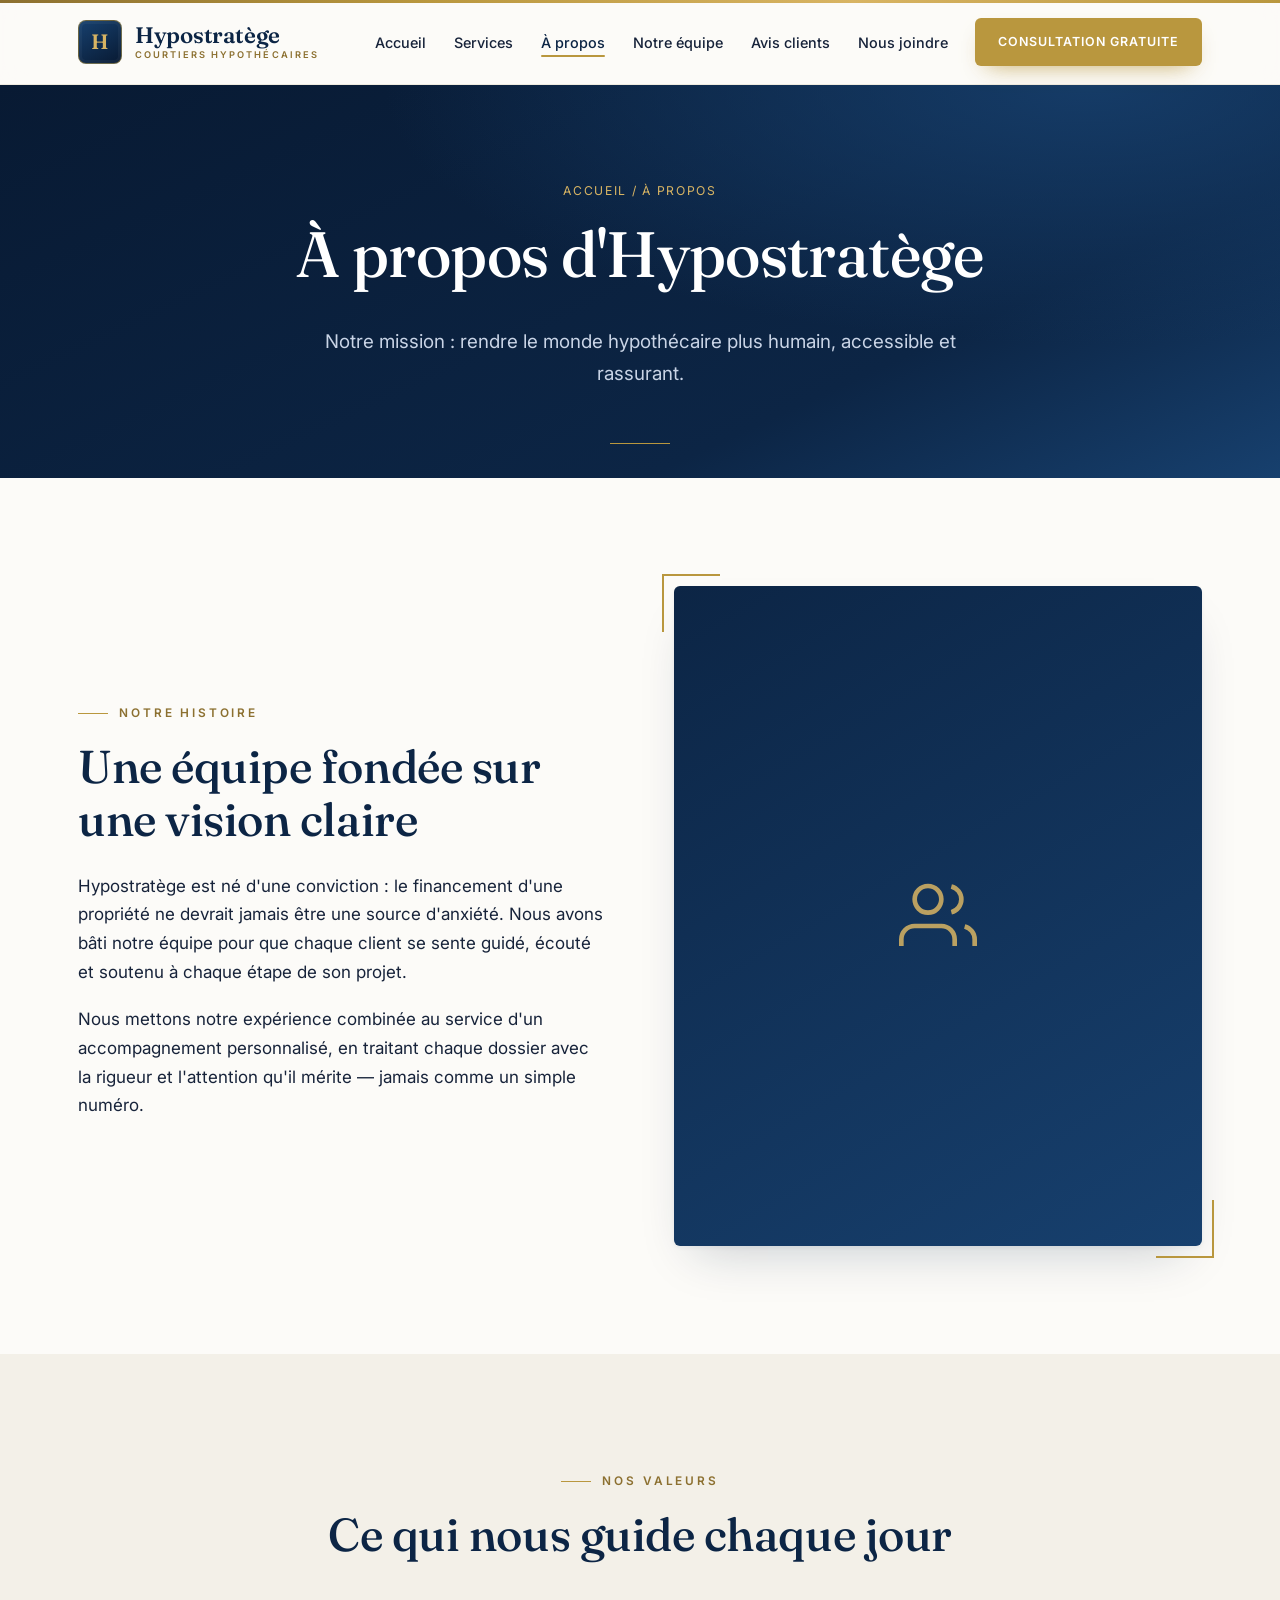
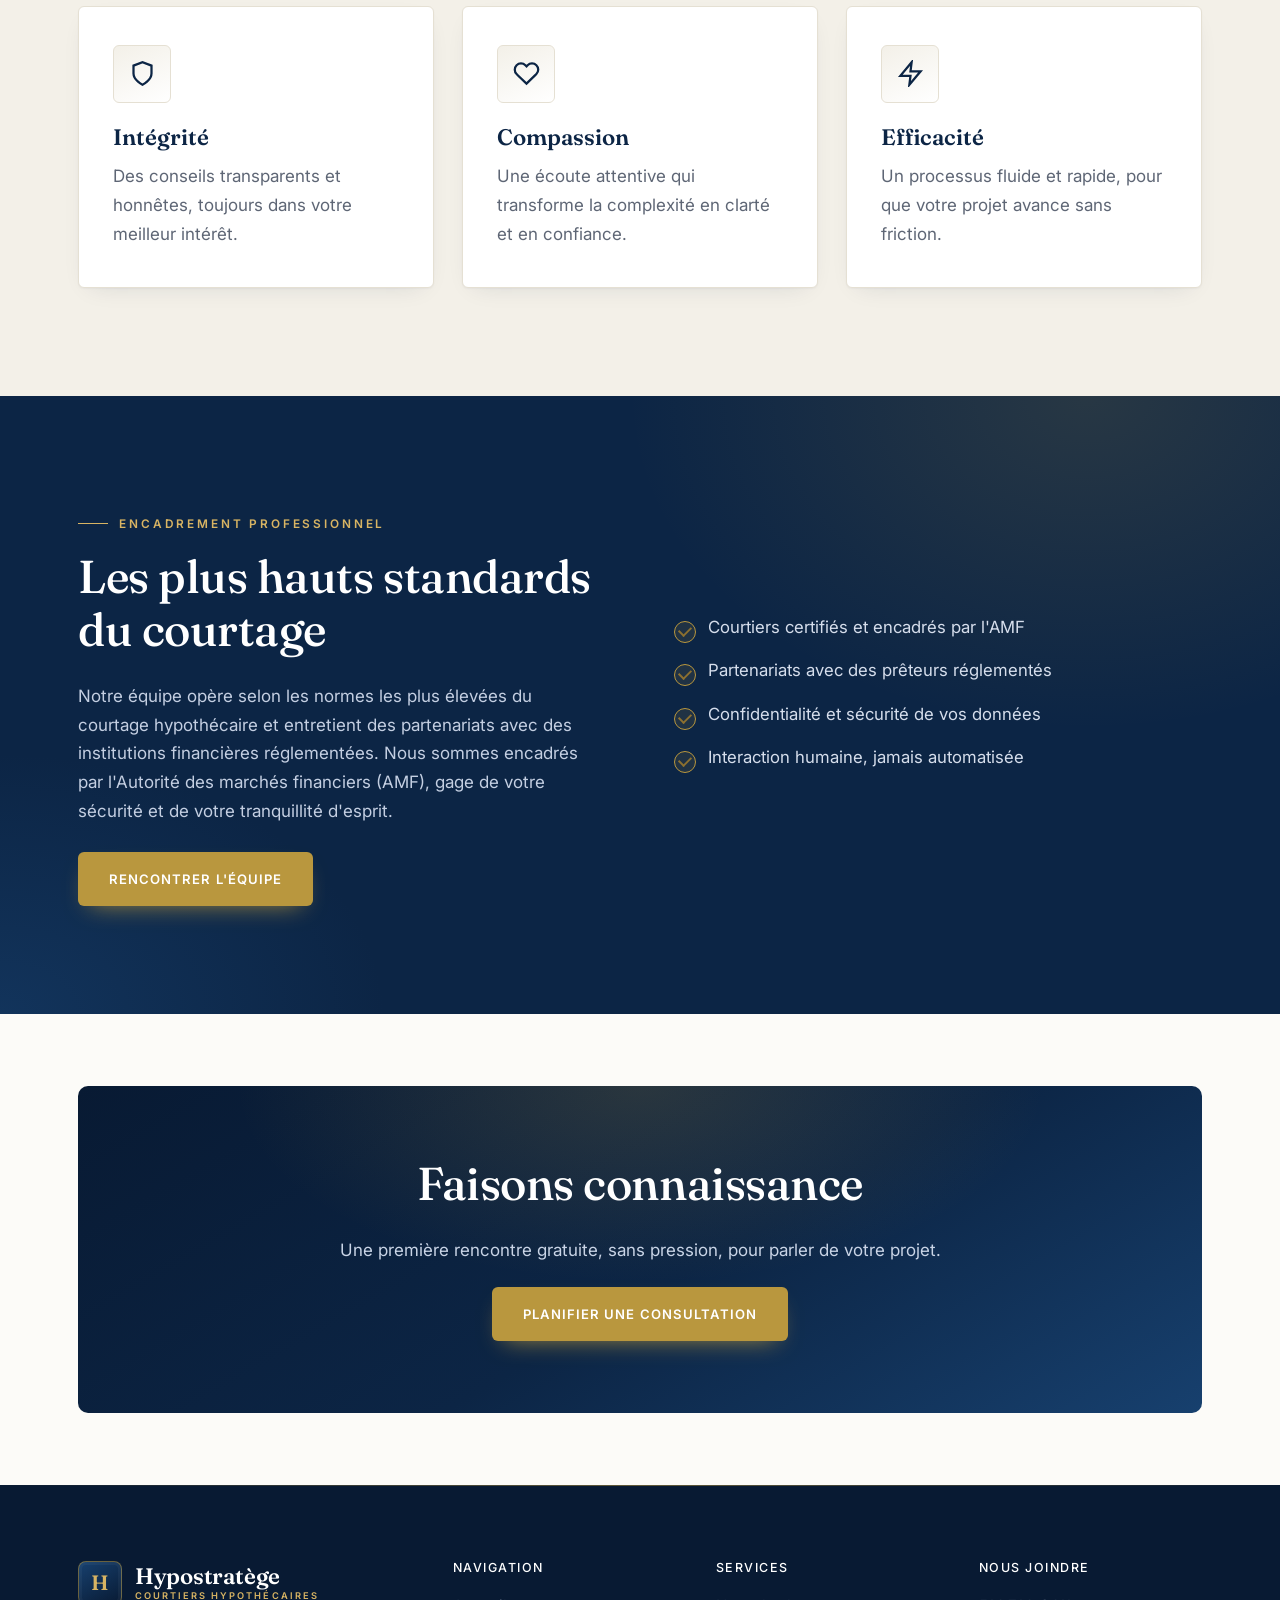
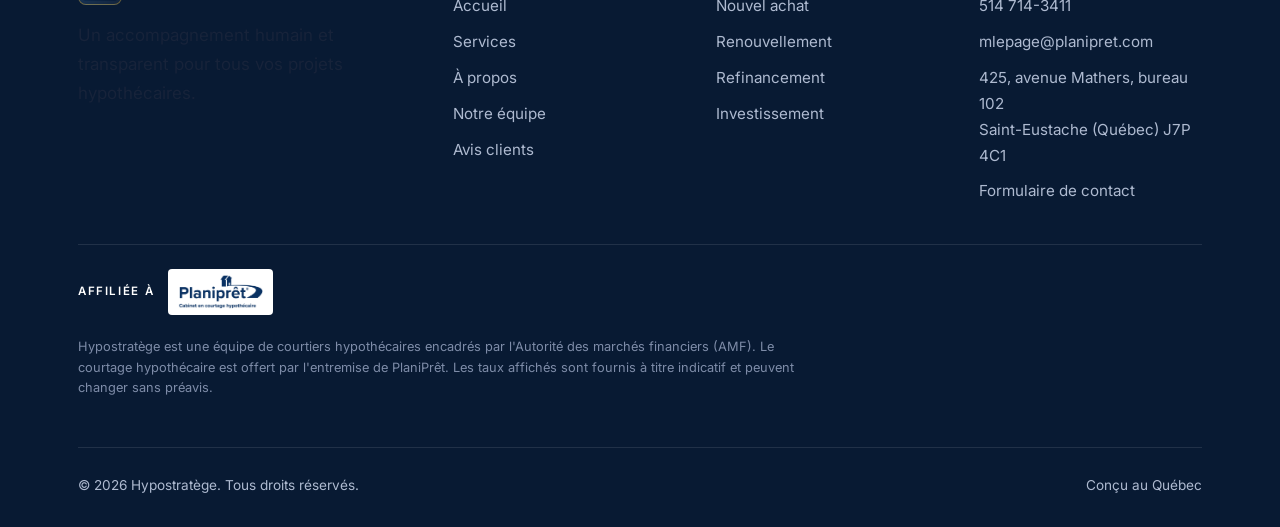
==== a-propos/index.html @ 043b0aa4 "Ajoute le logo d'affiliation PlaniPret au pied de page Bloc « Affiliee a » + logo officiel PlaniPret" ====
<!DOCTYPE html>
<html lang="fr">
<head>
  <meta charset="UTF-8" />
  <meta name="viewport" content="width=device-width, initial-scale=1.0" />
  <title>À propos — Hypostratège Courtiers hypothécaires</title>
  <meta name="description" content="Notre mission : rendre le monde hypothécaire plus humain, accessible et rassurant. Découvrez l'approche et les valeurs de l'équipe Hypostratège." />
  <link rel="preconnect" href="https://fonts.googleapis.com" />
  <link rel="preconnect" href="https://fonts.gstatic.com" crossorigin />
  <link href="https://fonts.googleapis.com/css2?family=Fraunces:ital,opsz,wght@0,9..144,400;0,9..144,500;0,9..144,600;1,9..144,400;1,9..144,500&family=Inter:wght@400;500;600;700&display=swap" rel="stylesheet" />
  <link rel="stylesheet" href="/css/styles.css" />
</head>
<body>

  <header class="site-header">
    <div class="container nav">
      <a href="/" class="brand"><span class="brand__mark">H</span><span class="brand__name">Hypostratège<small>Courtiers hypothécaires</small></span></a>
      <button class="nav__toggle" aria-label="Menu"><span></span><span></span><span></span></button>
      <ul class="nav__links">
        <li><a href="/">Accueil</a></li>
        <li><a href="/services/">Services</a></li>
        <li><a href="/a-propos/" class="is-active">À propos</a></li>
        <li><a href="/notre-equipe/">Notre équipe</a></li>
        <li><a href="/avis-clients/">Avis clients</a></li>
        <li><a href="/nous-joindre/">Nous joindre</a></li>
        <li class="nav__cta"><a href="/nous-joindre/" class="btn btn--gold">Consultation gratuite</a></li>
      </ul>
    </div>
  </header>

  <section class="page-hero">
    <div class="container">
      <div class="breadcrumb"><a href="/">Accueil</a> / À propos</div>
      <h1>À propos d'Hypostratège</h1>
      <p>Notre mission : rendre le monde hypothécaire plus humain, accessible et rassurant.</p>
    </div>
  </section>

  <section class="section">
    <div class="container split">
      <div>
        <span class="eyebrow">Notre histoire</span>
        <h2>Une équipe fondée sur une vision claire</h2>
        <p>Hypostratège est né d'une conviction : le financement d'une propriété ne devrait jamais être une source d'anxiété. Nous avons bâti notre équipe pour que chaque client se sente guidé, écouté et soutenu à chaque étape de son projet.</p>
        <p>Nous mettons notre expérience combinée au service d'un accompagnement personnalisé, en traitant chaque dossier avec la rigueur et l'attention qu'il mérite — jamais comme un simple numéro.</p>
      </div>
      <div class="split__media"><svg viewBox="0 0 24 24" width="80" height="80" fill="none" stroke="currentColor" stroke-width="1.4"><path d="M17 21v-2a4 4 0 0 0-4-4H5a4 4 0 0 0-4 4v2"/><circle cx="9" cy="7" r="4"/><path d="M23 21v-2a4 4 0 0 0-3-3.87M16 3.13a4 4 0 0 1 0 7.75"/></svg></div>
    </div>
  </section>

  <section class="section section--cloud">
    <div class="container">
      <div class="text-center" style="max-width:640px;margin:0 auto 44px;">
        <span class="eyebrow">Nos valeurs</span>
        <h2>Ce qui nous guide chaque jour</h2>
      </div>
      <div class="grid grid--3">
        <div class="card"><div class="card__icon"><svg viewBox="0 0 24 24" fill="none" stroke="currentColor" stroke-width="2"><path d="M12 22s8-4 8-10V5l-8-3-8 3v7c0 6 8 10 8 10z"/></svg></div><h3>Intégrité</h3><p>Des conseils transparents et honnêtes, toujours dans votre meilleur intérêt.</p></div>
        <div class="card"><div class="card__icon"><svg viewBox="0 0 24 24" fill="none" stroke="currentColor" stroke-width="2"><path d="M20.8 4.6a5.5 5.5 0 0 0-7.8 0L12 5.7l-1-1a5.5 5.5 0 0 0-7.8 7.8l1 1L12 21l7.8-7.6 1-1a5.5 5.5 0 0 0 0-7.8z"/></svg></div><h3>Compassion</h3><p>Une écoute attentive qui transforme la complexité en clarté et en confiance.</p></div>
        <div class="card"><div class="card__icon"><svg viewBox="0 0 24 24" fill="none" stroke="currentColor" stroke-width="2"><path d="M13 2L3 14h9l-1 8 10-12h-9z"/></svg></div><h3>Efficacité</h3><p>Un processus fluide et rapide, pour que votre projet avance sans friction.</p></div>
      </div>
    </div>
  </section>

  <section class="section section--royal">
    <div class="container split">
      <div>
        <span class="eyebrow">Encadrement professionnel</span>
        <h2>Les plus hauts standards du courtage</h2>
        <p>Notre équipe opère selon les normes les plus élevées du courtage hypothécaire et entretient des partenariats avec des institutions financières réglementées. Nous sommes encadrés par l'Autorité des marchés financiers (AMF), gage de votre sécurité et de votre tranquillité d'esprit.</p>
        <a href="/notre-equipe/" class="btn btn--gold" style="margin-top:8px;">Rencontrer l'équipe</a>
      </div>
      <div>
        <ul class="list-check" style="font-size:1.05rem;">
          <li style="color:#D6DEEC;">Courtiers certifiés et encadrés par l'AMF</li>
          <li style="color:#D6DEEC;">Partenariats avec des prêteurs réglementés</li>
          <li style="color:#D6DEEC;">Confidentialité et sécurité de vos données</li>
          <li style="color:#D6DEEC;">Interaction humaine, jamais automatisée</li>
        </ul>
      </div>
    </div>
  </section>

  <section class="section section--tight">
    <div class="container">
      <div class="cta-band">
        <h2>Faisons connaissance</h2>
        <p>Une première rencontre gratuite, sans pression, pour parler de votre projet.</p>
        <div style="margin-top:22px;"><a href="/nous-joindre/" class="btn btn--gold">Planifier une consultation</a></div>
      </div>
    </div>
  </section>

  <footer class="site-footer">
    <div class="container">
      <div class="footer-grid">
        <div class="footer-brand">
          <a href="/" class="brand"><span class="brand__mark">H</span><span class="brand__name">Hypostratège<small>Courtiers hypothécaires</small></span></a>
          <p style="margin-top:16px;max-width:34ch;">Un accompagnement humain et transparent pour tous vos projets hypothécaires.</p>
        </div>
        <div><h4>Navigation</h4><ul><li><a href="/">Accueil</a></li><li><a href="/services/">Services</a></li><li><a href="/a-propos/">À propos</a></li><li><a href="/notre-equipe/">Notre équipe</a></li><li><a href="/avis-clients/">Avis clients</a></li></ul></div>
        <div><h4>Services</h4><ul><li><a href="/services/">Nouvel achat</a></li><li><a href="/services/">Renouvellement</a></li><li><a href="/services/">Refinancement</a></li><li><a href="/services/">Investissement</a></li></ul></div>
        <div><h4>Nous joindre</h4><ul><li><a href="tel:+15147143411">514 714-3411</a></li><li><a href="mailto:mlepage@planipret.com">mlepage@planipret.com</a></li><li>425, avenue Mathers, bureau 102<br>Saint-Eustache (Québec) J7P 4C1</li><li><a href="/nous-joindre/">Formulaire de contact</a></li></ul></div>
      </div>
      <div class="planipret-affiliation"><span>Affiliée à</span><img src="/assets/images/logo-planipret.jpg" alt="Planiprêt — Cabinet en courtage hypothécaire" /></div>
      <p class="footer-disclaimer">Hypostratège est une équipe de courtiers hypothécaires encadrés par l'Autorité des marchés financiers (AMF). Le courtage hypothécaire est offert par l'entremise de PlaniPrêt. Les taux affichés sont fournis à titre indicatif et peuvent changer sans préavis.</p>
      <div class="footer-bottom"><span>© <span id="year">2026</span> Hypostratège. Tous droits réservés.</span><span>Conçu au Québec</span></div>
    </div>
  </footer>

  <script src="/js/main.js"></script>
</body>
</html>
---- css/styles.css ----
/* =========================================================
   Hypostratège — Feuille de style principale
   Direction artistique : cabinet privé / étude d'avocats
   Palette : navy profond + or patiné sur base ivoire
   Typo : Fraunces (serif éditorial) + Inter (interface)
   ========================================================= */

:root {
  /* Couleurs */
  --royal: #0C2545;
  --royal-dark: #081A33;
  --royal-light: #17406E;
  --gold: #B9973E;
  --gold-light: #D8B463;
  --gold-dark: #8C7030;
  --ink: #17233A;
  --muted: #5E6675;
  --paper: #FCFBF8;
  --cloud: #F3F0E8;
  --stone: #EDE9DE;
  --line: #E5E0D3;
  --line-soft: #EFEBE0;

  /* Rayons & ombres */
  --radius: 6px;
  --radius-lg: 10px;
  --shadow-sm: 0 1px 2px rgba(12,37,69,.04), 0 8px 24px -12px rgba(12,37,69,.14);
  --shadow: 0 2px 4px rgba(12,37,69,.05), 0 24px 48px -20px rgba(12,37,69,.22);

  /* Layout */
  --max: 1180px;

  /* Typographie */
  --font-display: 'Fraunces', 'Georgia', 'Times New Roman', serif;
  --font-sans: 'Inter', system-ui, -apple-system, 'Segoe UI', sans-serif;

  /* Rythme */
  --ease: cubic-bezier(.22,.61,.36,1);
}

* { box-sizing: border-box; }

html { scroll-behavior: smooth; }

body {
  margin: 0;
  font-family: var(--font-sans);
  color: var(--ink);
  background: var(--paper);
  line-height: 1.7;
  font-size: 17px;
  -webkit-font-smoothing: antialiased;
  text-rendering: optimizeLegibility;
}

/* Fine ligne d'or en haut de page (signature discrète) */
body::before {
  content: "";
  position: fixed; top: 0; left: 0; right: 0; height: 3px; z-index: 100;
  background: linear-gradient(90deg, var(--gold-dark), var(--gold), var(--gold-light), var(--gold));
}

h1, h2, h3, h4 {
  font-family: var(--font-display);
  color: var(--royal);
  line-height: 1.14;
  margin: 0 0 .55em;
  font-weight: 500;
  letter-spacing: -0.01em;
  font-optical-sizing: auto;
}

h1 { font-size: clamp(2.4rem, 5.2vw, 4rem); font-weight: 500; }
h2 { font-size: clamp(1.9rem, 3.6vw, 2.9rem); }
h3 { font-size: 1.4rem; font-weight: 600; letter-spacing: 0; }

p { margin: 0 0 1.1rem; color: var(--ink); }

a { color: var(--royal-light); text-decoration: none; transition: color .2s var(--ease); }
a:hover { color: var(--gold-dark); }

img { max-width: 100%; display: block; }

.container {
  width: 100%;
  max-width: var(--max);
  margin: 0 auto;
  padding: 0 28px;
}

.section { padding: 108px 0; }
.section--tight { padding: 72px 0; }
.section--cloud { background: var(--cloud); }
.section--royal { background: var(--royal); color: #fff; position: relative; overflow: hidden; }
.section--royal::before {
  content: ""; position: absolute; inset: 0;
  background:
    radial-gradient(60% 90% at 85% 0%, rgba(184,151,62,.16), transparent 60%),
    radial-gradient(50% 70% at 0% 100%, rgba(23,64,110,.55), transparent 60%);
  pointer-events: none;
}
.section--royal > * { position: relative; z-index: 1; }
.section--royal h2, .section--royal h3 { color: #fff; }
.section--royal p { color: #C4CFE2; }

/* Surligne éditoriale */
.eyebrow {
  display: inline-flex;
  align-items: center;
  gap: .7rem;
  font-family: var(--font-sans);
  font-size: .74rem;
  letter-spacing: .24em;
  text-transform: uppercase;
  color: var(--gold-dark);
  font-weight: 600;
  margin-bottom: 1.1rem;
}
.eyebrow::before {
  content: "";
  width: 30px; height: 1px;
  background: var(--gold);
  display: inline-block;
}
.section--royal .eyebrow { color: var(--gold-light); }
.section--royal .eyebrow::before { background: var(--gold-light); }

.lead { font-size: 1.24rem; line-height: 1.6; color: var(--muted); max-width: 760px; font-weight: 400; }
.section--royal .lead { color: #C4CFE2; }

.text-center { text-align: center; }
.text-center .eyebrow { justify-content: center; }
.mx-auto { margin-left: auto; margin-right: auto; }

/* ---------- Boutons ---------- */
.btn {
  position: relative;
  display: inline-flex;
  align-items: center;
  gap: .55rem;
  font-family: var(--font-sans);
  font-weight: 600;
  font-size: .82rem;
  letter-spacing: .08em;
  text-transform: uppercase;
  padding: 15px 30px;
  border-radius: var(--radius);
  border: 1px solid transparent;
  cursor: pointer;
  transition: transform .25s var(--ease), box-shadow .25s var(--ease), background .25s var(--ease), color .25s var(--ease), border-color .25s var(--ease);
}
.btn--gold { background: var(--gold); color: #fff; box-shadow: 0 10px 24px -12px rgba(184,151,62,.9); }
.btn--gold:hover { background: var(--gold-dark); color: #fff; transform: translateY(-2px); box-shadow: 0 16px 30px -12px rgba(184,151,62,.9); }
.btn--royal { background: var(--royal); color: #fff; }
.btn--royal:hover { background: var(--royal-light); color: #fff; transform: translateY(-2px); }
.btn--ghost { background: transparent; color: var(--royal); border-color: var(--line); }
.btn--ghost:hover { background: var(--royal); color: #fff; border-color: var(--royal); }
.btn--ghost-light { background: transparent; color: #fff; border-color: rgba(216,180,99,.5); }
.btn--ghost-light:hover { background: var(--gold); color: #fff; border-color: var(--gold); }

/* ---------- En-tête / navigation ---------- */
.site-header {
  position: sticky;
  top: 0;
  z-index: 50;
  background: rgba(252,251,248,.82);
  backdrop-filter: saturate(180%) blur(14px);
  border-bottom: 1px solid var(--line-soft);
}
.nav {
  display: flex;
  align-items: center;
  justify-content: space-between;
  height: 84px;
}
.brand {
  display: flex;
  align-items: center;
  gap: .8rem;
  font-family: var(--font-display);
  font-weight: 600;
  font-size: 1.4rem;
  color: var(--royal);
  letter-spacing: -0.01em;
}
.brand:hover { color: var(--royal); }
.brand__mark {
  width: 44px; height: 44px;
  border-radius: 8px;
  background: linear-gradient(150deg, var(--royal-light), var(--royal-dark));
  color: var(--gold-light);
  display: grid; place-items: center;
  font-family: var(--font-display);
  font-weight: 600; font-size: 1.3rem;
  border: 1px solid rgba(184,151,62,.55);
  box-shadow: inset 0 0 0 3px rgba(255,255,255,.04);
}
.brand__name { line-height: 1.05; }
.brand__name small { display: block; font-family: var(--font-sans); font-size: .58rem; letter-spacing: .22em; text-transform: uppercase; color: var(--gold-dark); font-weight: 600; margin-top: 3px; }

.nav__links {
  display: flex;
  align-items: center;
  gap: 2px;
  list-style: none;
  margin: 0; padding: 0;
}
.nav__links a:not(.btn) {
  position: relative;
  font-family: var(--font-sans);
  font-weight: 500;
  font-size: .9rem;
  color: var(--ink);
  padding: 10px 13px;
}
.nav__links a:not(.btn)::after {
  content: ""; position: absolute; left: 13px; right: 13px; bottom: 4px;
  height: 1.5px; background: var(--gold); border-radius: 2px;
  transform: scaleX(0); transform-origin: left; transition: transform .28s var(--ease);
}
.nav__links a:not(.btn):hover { color: var(--royal); }
.nav__links a:not(.btn):hover::after { transform: scaleX(1); }
.nav__links a.is-active { color: var(--royal); }
.nav__links a.is-active::after { transform: scaleX(1); }
.nav__cta { margin-left: 12px; }
.nav__cta a { font-size: .78rem; padding: 12px 22px; }

.nav__toggle {
  display: none;
  background: none; border: 0; cursor: pointer;
  width: 46px; height: 46px;
  flex-direction: column; gap: 5px; justify-content: center; align-items: center;
}
.nav__toggle span { width: 26px; height: 2px; background: var(--royal); border-radius: 2px; transition: transform .25s var(--ease), opacity .2s var(--ease); }
.nav__toggle.is-open span:nth-child(1) { transform: translateY(7px) rotate(45deg); }
.nav__toggle.is-open span:nth-child(2) { opacity: 0; }
.nav__toggle.is-open span:nth-child(3) { transform: translateY(-7px) rotate(-45deg); }

/* ---------- Héro ---------- */
.hero {
  position: relative;
  background:
    radial-gradient(120% 120% at 80% -10%, rgba(23,64,110,.9), transparent 55%),
    linear-gradient(155deg, var(--royal-dark) 0%, var(--royal) 55%, #0A2A52 100%);
  color: #fff;
  overflow: hidden;
}
/* Trame de lignes fines très discrète */
.hero::before {
  content: ""; position: absolute; inset: 0;
  background-image:
    linear-gradient(rgba(255,255,255,.028) 1px, transparent 1px),
    linear-gradient(90deg, rgba(255,255,255,.028) 1px, transparent 1px);
  background-size: 64px 64px;
  mask-image: radial-gradient(80% 80% at 50% 30%, #000 40%, transparent 100%);
}
.hero::after {
  content: "";
  position: absolute; right: -140px; top: -160px;
  width: 480px; height: 480px; border-radius: 50%;
  background: radial-gradient(circle, rgba(184,151,62,.22), transparent 68%);
}
.hero .container { position: relative; z-index: 1; padding-top: 118px; padding-bottom: 118px; }
.hero h1 { color: #fff; max-width: 15ch; }
.hero h1 em { font-style: italic; color: var(--gold-light); font-weight: 400; }
.hero p { color: #C9D4E6; font-size: 1.28rem; max-width: 580px; }
.hero__actions { display: flex; gap: 16px; flex-wrap: wrap; margin-top: 36px; }
.hero__badge {
  display: inline-flex; align-items: center; gap: .55rem;
  background: rgba(255,255,255,.06);
  border: 1px solid rgba(184,151,62,.45);
  color: var(--gold-light);
  font-family: var(--font-sans); font-weight: 600; font-size: .74rem;
  letter-spacing: .16em; text-transform: uppercase;
  padding: 9px 18px; border-radius: 999px; margin-bottom: 28px;
  backdrop-filter: blur(4px);
}

/* Héro en deux colonnes : texte + formulaire rapide */
.hero__grid { display: grid; grid-template-columns: 1.05fr .95fr; gap: 56px; align-items: center; }
.hero__content { max-width: 620px; }

.hero-form {
  position: relative;
  background: #fff; color: var(--ink);
  border-radius: var(--radius-lg);
  padding: 34px 32px 30px;
  box-shadow: 0 34px 64px -26px rgba(0,0,0,.6);
  overflow: hidden;
}
.hero-form::before { content: ""; position: absolute; top: 0; left: 0; right: 0; height: 3px; background: linear-gradient(90deg, var(--gold-dark), var(--gold), var(--gold-light)); }
.hero-form h3 { color: var(--royal); font-size: 1.55rem; margin-bottom: .3rem; }
.hero-form__sub { color: var(--muted); font-size: .96rem; margin-bottom: 22px; }
.hero-form .field { margin-bottom: 14px; }
.hero-form label { display: block; font-family: var(--font-sans); font-weight: 600; font-size: .72rem; letter-spacing: .06em; text-transform: uppercase; color: var(--muted); margin-bottom: 6px; }
.hero-form input {
  width: 100%; padding: 13px 15px; border: 1px solid var(--line); border-radius: var(--radius);
  font-family: var(--font-sans); font-size: 1rem; background: var(--paper); color: var(--ink);
  transition: border-color .2s var(--ease), box-shadow .2s var(--ease), background .2s var(--ease);
}
.hero-form input:focus { outline: none; border-color: var(--gold); background: #fff; box-shadow: 0 0 0 3px rgba(184,151,62,.15); }
.hero-form .btn { width: 100%; justify-content: center; margin-top: 6px; }
.hero-form .form__note { font-size: .8rem; color: var(--muted); text-align: center; margin: 12px 0 0; }
.hero-form .form__success { display: none; background: #EEF6EF; border: 1px solid #BBE0C1; color: #1C6B30; padding: 13px 15px; border-radius: var(--radius); margin-bottom: 14px; font-size: .94rem; }

/* ---------- Grilles / cartes ---------- */
.grid { display: grid; gap: 28px; }
.grid--2 { grid-template-columns: repeat(2, 1fr); }
.grid--3 { grid-template-columns: repeat(3, 1fr); }
.grid--4 { grid-template-columns: repeat(4, 1fr); }

.card {
  position: relative;
  background: #fff;
  border: 1px solid var(--line);
  border-radius: var(--radius);
  padding: 38px 34px;
  box-shadow: var(--shadow-sm);
  transition: transform .3s var(--ease), box-shadow .3s var(--ease), border-color .3s var(--ease);
  overflow: hidden;
}
/* Filet d'or qui se révèle en haut de la carte */
.card::before {
  content: ""; position: absolute; top: 0; left: 0; right: 0; height: 2px;
  background: linear-gradient(90deg, var(--gold), var(--gold-light));
  transform: scaleX(0); transform-origin: left; transition: transform .35s var(--ease);
}
.card:hover { transform: translateY(-6px); box-shadow: var(--shadow); border-color: var(--line-soft); }
.card:hover::before { transform: scaleX(1); }
.card__icon {
  width: 58px; height: 58px; border-radius: var(--radius);
  background: linear-gradient(155deg, var(--cloud), #fff); color: var(--royal);
  display: grid; place-items: center; margin-bottom: 22px;
  border: 1px solid var(--line);
  transition: color .3s var(--ease), background .3s var(--ease);
}
.card:hover .card__icon { color: var(--gold-dark); }
.card__icon svg { width: 27px; height: 27px; }
.card h3 { color: var(--royal); }
.card p { color: var(--muted); margin-bottom: 0; }
.card__link { display: inline-flex; align-items: center; gap: .35rem; margin-top: 18px; font-family: var(--font-sans); font-weight: 600; font-size: .82rem; letter-spacing: .06em; text-transform: uppercase; color: var(--gold-dark); }
.card__link:hover { gap: .6rem; color: var(--gold-dark); }

/* ---------- Split (image + texte) ---------- */
.split { display: grid; grid-template-columns: 1fr 1fr; gap: 68px; align-items: center; }
.split__media {
  position: relative;
  aspect-ratio: 4 / 5;
  border-radius: var(--radius);
  background: linear-gradient(150deg, var(--royal), var(--royal-light));
  box-shadow: var(--shadow);
  display: grid; place-items: center;
  color: rgba(216,180,99,.85);
}
.split__media img { width: 100%; height: 100%; object-fit: cover; border-radius: inherit; }
/* Cadres d'angle dorés (motif architectural) */
.split__media::before,
.split__media::after {
  content: ""; position: absolute; width: 56px; height: 56px; pointer-events: none;
}
.split__media::before { top: -12px; left: -12px; border-top: 2px solid var(--gold); border-left: 2px solid var(--gold); }
.split__media::after { bottom: -12px; right: -12px; border-bottom: 2px solid var(--gold); border-right: 2px solid var(--gold); }

/* ---------- Stats ---------- */
.stats { display: grid; grid-template-columns: repeat(3, 1fr); gap: 30px; }
.stats > div { text-align: center; padding: 10px; }
.stats > div + div { border-left: 1px solid rgba(255,255,255,.12); }
.stat__num { font-family: var(--font-display); font-weight: 500; font-size: 3.2rem; color: var(--gold-light); line-height: 1; letter-spacing: -0.02em; }
.stat__label { color: #B9C4D8; font-size: .95rem; margin-top: 12px; letter-spacing: .01em; }

/* ---------- Équipe ---------- */
.team-card { text-align: center; }
.team-card__photo {
  position: relative;
  width: 100%; aspect-ratio: 1 / 1; border-radius: var(--radius);
  background: linear-gradient(150deg, var(--royal), var(--royal-light));
  display: grid; place-items: center;
  color: var(--gold-light); font-family: var(--font-display); font-size: 3rem; font-weight: 500;
  margin-bottom: 22px; overflow: hidden;
  box-shadow: var(--shadow-sm);
}
.team-card__photo::after {
  content: ""; position: absolute; inset: 0; border: 1px solid rgba(184,151,62,0);
  border-radius: inherit; transition: border-color .3s var(--ease);
}
.team-card__initials { position: absolute; inset: 0; display: grid; place-items: center; }
.team-card__photo img { position: relative; z-index: 1; width: 100%; height: 100%; object-fit: cover; }
.team-card:hover .team-card__photo::after { border-color: rgba(184,151,62,.8); }
.team-card h3 { margin-bottom: .15rem; }
.team-card .role { color: var(--gold-dark); font-family: var(--font-sans); font-weight: 600; font-size: .8rem; letter-spacing: .1em; text-transform: uppercase; }
.team-card .contact-mini { font-size: .92rem; color: var(--muted); margin-top: 14px; }
.team-card .contact-mini a { display: block; }

/* ---------- Logos prêteurs ---------- */
.logos { display: flex; flex-wrap: wrap; gap: 14px; justify-content: center; }
.logos span {
  background: #fff; border: 1px solid var(--line); border-radius: var(--radius);
  padding: 13px 22px; font-family: var(--font-sans); font-weight: 600;
  color: var(--muted); font-size: .92rem; letter-spacing: .02em;
  transition: color .25s var(--ease), border-color .25s var(--ease);
}
.logos span:hover { color: var(--royal); border-color: var(--gold); }

/* ---------- Tableau des taux ---------- */
.rates { width: 100%; border-collapse: collapse; background: #fff; border: 1px solid var(--line); border-radius: var(--radius); overflow: hidden; box-shadow: var(--shadow-sm); }
.rates th, .rates td { padding: 18px 22px; text-align: left; border-bottom: 1px solid var(--line-soft); }
.rates thead th { background: var(--royal); color: #fff; font-family: var(--font-sans); font-weight: 600; font-size: .78rem; letter-spacing: .1em; text-transform: uppercase; }
.rates tbody tr { transition: background .2s var(--ease); }
.rates tbody tr:hover { background: var(--cloud); }
.rates tbody tr:last-child td { border-bottom: 0; }
.rates td:first-child { font-weight: 600; color: var(--royal); }
.rates td strong { color: var(--gold-dark); font-family: var(--font-display); font-size: 1.15rem; font-weight: 600; }
.rates-note { font-size: .84rem; color: var(--muted); margin-top: 14px; }

/* Chips de taux de référence (marché — automatique) */
.rate-chips { display: grid; grid-template-columns: repeat(auto-fit, minmax(230px, 1fr)); gap: 18px; }
/* Colonne « taux banque » : présente mais visuellement en retrait,
   pour que l'avantage PlaniPrêt ressorte. */
.rates td.rate-bank { color: var(--muted); font-weight: 400; }
.rate-chip {
  background: #fff; border: 1px solid var(--line); border-radius: var(--radius);
  padding: 24px 22px; text-align: center; box-shadow: var(--shadow-sm);
  transition: transform .25s var(--ease), border-color .25s var(--ease);
}
.rate-chip:hover { transform: translateY(-3px); border-color: var(--gold); }
.rate-chip__label { display: block; font-family: var(--font-sans); font-size: .72rem; letter-spacing: .1em; text-transform: uppercase; color: var(--muted); margin-bottom: 10px; }
.rate-chip__value { font-family: var(--font-display); font-size: 2.1rem; font-weight: 600; color: var(--royal); line-height: 1; letter-spacing: -0.01em; }
.rate-source { font-size: .82rem; color: var(--muted); margin-top: 12px; text-align: center; }
.rate-block-title { font-family: var(--font-sans); font-weight: 600; font-size: .76rem; letter-spacing: .14em; text-transform: uppercase; color: var(--gold-dark); text-align: center; margin: 0 0 18px; }
@media (max-width: 760px) { .rate-chips { grid-template-columns: 1fr; } }

/* ---------- Témoignages ---------- */
.quote {
  position: relative;
  background: #fff; border: 1px solid var(--line); border-radius: var(--radius);
  padding: 36px 34px 32px; box-shadow: var(--shadow-sm);
  transition: transform .3s var(--ease), box-shadow .3s var(--ease);
}
.quote::before {
  content: "\201C"; position: absolute; top: 6px; right: 26px;
  font-family: var(--font-display); font-size: 5rem; line-height: 1;
  color: var(--stone);
}
.quote:hover { transform: translateY(-4px); box-shadow: var(--shadow); }
.quote__stars { color: var(--gold); letter-spacing: 3px; margin-bottom: 14px; font-size: .95rem; }
.quote p { font-family: var(--font-display); font-size: 1.12rem; font-style: italic; color: var(--ink); line-height: 1.55; position: relative; z-index: 1; }
.quote__author { font-family: var(--font-sans); font-weight: 600; font-size: .82rem; letter-spacing: .08em; text-transform: uppercase; color: var(--gold-dark); margin-top: 16px; }

/* ---------- FAQ ---------- */
.faq details {
  background: #fff; border: 1px solid var(--line); border-radius: var(--radius);
  padding: 4px 26px; margin-bottom: 14px; transition: border-color .25s var(--ease), box-shadow .25s var(--ease);
}
.faq details[open] { border-color: var(--gold); box-shadow: var(--shadow-sm); }
.faq summary {
  cursor: pointer; list-style: none; padding: 20px 0;
  font-family: var(--font-display); font-weight: 600; font-size: 1.12rem; color: var(--royal);
  display: flex; justify-content: space-between; align-items: center; gap: 20px;
}
.faq summary::-webkit-details-marker { display: none; }
.faq summary::after { content: "+"; color: var(--gold-dark); font-size: 1.6rem; font-family: var(--font-sans); font-weight: 300; transition: transform .25s var(--ease); }
.faq details[open] summary::after { content: "\2013"; }
.faq details p { padding-bottom: 22px; color: var(--muted); margin: 0; }

/* ---------- Formulaire ---------- */
.form {
  background: #fff; border: 1px solid var(--line); border-radius: var(--radius);
  padding: 42px; box-shadow: var(--shadow);
}
.form .field { margin-bottom: 20px; }
.form label { display: block; font-family: var(--font-sans); font-weight: 600; font-size: .78rem; letter-spacing: .06em; text-transform: uppercase; margin-bottom: 8px; color: var(--muted); }
.form input, .form select, .form textarea {
  width: 100%; padding: 15px 16px; border: 1px solid var(--line); border-radius: var(--radius);
  font-family: var(--font-sans); font-size: 1rem; background: var(--paper); color: var(--ink);
  transition: border-color .2s var(--ease), box-shadow .2s var(--ease), background .2s var(--ease);
}
.form input:focus, .form select:focus, .form textarea:focus { outline: none; border-color: var(--gold); background: #fff; box-shadow: 0 0 0 3px rgba(184,151,62,.15); }
.form textarea { min-height: 140px; resize: vertical; }
.form .row { display: grid; grid-template-columns: 1fr 1fr; gap: 20px; }
.form .btn { width: 100%; justify-content: center; margin-top: 4px; }
.form__note { font-size: .85rem; color: var(--muted); text-align: center; margin-top: 16px; margin-bottom: 0; }
.form__success { display: none; background: #EEF6EF; border: 1px solid #BBE0C1; color: #1C6B30; padding: 15px; border-radius: var(--radius); margin-bottom: 18px; font-size: .95rem; }

/* ---------- Bloc contact ---------- */
.contact-block { display: grid; gap: 18px; }
.contact-line { display: flex; align-items: flex-start; gap: 16px; }
.contact-line svg { width: 22px; height: 22px; color: var(--gold-dark); flex: none; margin-top: 4px; }
.contact-line strong { font-family: var(--font-sans); color: var(--royal); font-weight: 600; font-size: .82rem; letter-spacing: .06em; text-transform: uppercase; }

/* ---------- CTA final ---------- */
.cta-band {
  position: relative;
  background: linear-gradient(150deg, var(--royal-dark), var(--royal) 55%, var(--royal-light));
  border-radius: var(--radius-lg); padding: 72px 54px; text-align: center; color: #fff; overflow: hidden;
}
.cta-band::before {
  content: ""; position: absolute; inset: 0;
  background: radial-gradient(60% 100% at 50% 0%, rgba(184,151,62,.18), transparent 60%);
}
.cta-band > * { position: relative; z-index: 1; }
.cta-band h2 { color: #fff; }
.cta-band p { color: #C9D4E6; max-width: 620px; margin-left: auto; margin-right: auto; }

/* ---------- Pied de page ---------- */
.site-footer { background: var(--royal-dark); color: #AEBAD0; padding: 76px 0 30px; position: relative; }
.site-footer::before {
  content: ""; position: absolute; top: 0; left: 0; right: 0; height: 1px;
  background: linear-gradient(90deg, transparent, rgba(184,151,62,.5), transparent);
}
.site-footer h4 { color: #fff; font-family: var(--font-sans); font-size: .78rem; letter-spacing: .12em; text-transform: uppercase; margin-bottom: 18px; }
.footer-grid { display: grid; grid-template-columns: 1.5fr 1fr 1fr 1fr; gap: 40px; }
.site-footer a { color: #AEBAD0; }
.site-footer a:hover { color: var(--gold-light); }
.site-footer ul { list-style: none; padding: 0; margin: 0; }
.site-footer li { margin-bottom: 10px; font-size: .95rem; }
.footer-brand .brand { color: #fff; }
.footer-brand .brand__name small { color: var(--gold-light); }
.footer-bottom { border-top: 1px solid rgba(255,255,255,.1); margin-top: 48px; padding-top: 26px; font-size: .85rem; display: flex; justify-content: space-between; flex-wrap: wrap; gap: 10px; }
.footer-disclaimer { font-size: .8rem; color: #7E8CA8; margin-top: 22px; max-width: 90ch; line-height: 1.6; }

/* Affiliation PlaniPrêt (logo dans le pied de page) */
.planipret-affiliation { display: flex; align-items: center; gap: 14px; margin-top: 30px; padding-top: 24px; border-top: 1px solid rgba(255,255,255,.1); }
.planipret-affiliation span { font-family: var(--font-sans); font-weight: 600; font-size: .72rem; letter-spacing: .14em; text-transform: uppercase; color: #fff; }
.planipret-affiliation img { height: 46px; width: auto; background: #fff; padding: 6px 10px; border-radius: 4px; }

/* ---------- Page header (bannière interne) ---------- */
.page-hero {
  position: relative;
  background:
    radial-gradient(100% 120% at 85% 0%, rgba(23,64,110,.85), transparent 55%),
    linear-gradient(155deg, var(--royal-dark), var(--royal) 70%, var(--royal-light));
  color: #fff; padding: 96px 0 88px; text-align: center; overflow: hidden;
}
.page-hero::after {
  content: ""; position: absolute; left: 50%; bottom: 34px; transform: translateX(-50%);
  width: 60px; height: 1px; background: var(--gold);
}
.page-hero h1 { color: #fff; }
.page-hero p { color: #C9D4E6; max-width: 660px; margin: 0 auto; font-size: 1.18rem; }
.breadcrumb { font-family: var(--font-sans); font-size: .76rem; letter-spacing: .14em; text-transform: uppercase; color: var(--gold-light); margin-bottom: 16px; }
.breadcrumb a { color: var(--gold-light); }

/* ---------- Listes à puces cochées ---------- */
.list-check { list-style: none; padding: 0; margin: 0 0 1.6rem; }
.list-check li { position: relative; padding-left: 34px; margin-bottom: 15px; color: var(--muted); }
.list-check li::before {
  content: ""; position: absolute; left: 0; top: 8px;
  width: 20px; height: 20px; border-radius: 50%;
  background: rgba(184,151,62,.12); border: 1px solid var(--gold);
}
.list-check li::after {
  content: ""; position: absolute; left: 7px; top: 11px;
  width: 6px; height: 10px; border: solid var(--gold-dark);
  border-width: 0 2px 2px 0; transform: rotate(45deg);
}

/* ---------- Utilitaires ---------- */
.mt-0 { margin-top: 0; }
.mb-0 { margin-bottom: 0; }

/* ---------- Animations d'apparition ---------- */
.js-reveal .reveal { opacity: 0; transform: translateY(22px); transition: opacity .7s var(--ease), transform .7s var(--ease); }
.js-reveal .reveal.is-in { opacity: 1; transform: none; }
.js-reveal .reveal-stagger > * { opacity: 0; transform: translateY(22px); transition: opacity .6s var(--ease), transform .6s var(--ease); }
.js-reveal .reveal-stagger.is-in > * { opacity: 1; transform: none; }
.js-reveal .reveal-stagger.is-in > *:nth-child(2) { transition-delay: .08s; }
.js-reveal .reveal-stagger.is-in > *:nth-child(3) { transition-delay: .16s; }
.js-reveal .reveal-stagger.is-in > *:nth-child(4) { transition-delay: .24s; }
.js-reveal .reveal-stagger.is-in > *:nth-child(5) { transition-delay: .32s; }
.js-reveal .reveal-stagger.is-in > *:nth-child(6) { transition-delay: .4s; }

/* ---------- Responsive ---------- */

/* Barre de navigation : bascule en menu déroulant dès 1024px */
@media (max-width: 1024px) {
  .nav__toggle { display: flex; }
  .nav__links {
    position: absolute; top: 100%; left: 0; right: 0;
    background: var(--paper); flex-direction: column; align-items: stretch;
    padding: 10px 20px 18px; gap: 2px;
    border-top: 1px solid var(--line-soft); border-bottom: 1px solid var(--line);
    box-shadow: var(--shadow); display: none;
    max-height: calc(100vh - 74px);
    max-height: calc(100dvh - 74px);
    overflow-y: auto; -webkit-overflow-scrolling: touch;
  }
  .nav__links.is-open { display: flex; }
  .nav__links a:not(.btn) { display: block; width: 100%; padding: 15px 4px; font-size: 1.02rem; border-bottom: 1px solid var(--line); }
  .nav__links a:not(.btn)::after { display: none; }
  .nav__links li:last-of-type a:not(.btn) { border-bottom: 0; }
  .nav__cta { margin: 14px 0 0; }
  .nav__cta a { justify-content: center; width: 100%; font-size: .82rem; padding: 16px 22px; }
}

@media (max-width: 960px) {
  .hero__grid { grid-template-columns: 1fr; gap: 40px; }
  .hero__content { max-width: none; }
  .hero .container { padding-top: 84px; padding-bottom: 84px; }
  .grid--3, .grid--4 { grid-template-columns: repeat(2, 1fr); }
  .split { grid-template-columns: 1fr; gap: 44px; }
  .split__media { aspect-ratio: 16 / 10; max-height: 380px; }
  .footer-grid { grid-template-columns: 1fr 1fr; gap: 32px; }
  .stats { grid-template-columns: 1fr; gap: 26px; }
  .stats > div + div { border-left: 0; border-top: 1px solid rgba(255,255,255,.12); padding-top: 26px; }
}

@media (max-width: 760px) {
  body { font-size: 16px; }
  .section { padding: 74px 0; }
  .nav { height: 74px; }
  .grid--3, .grid--4, .grid--2 { grid-template-columns: 1fr; }
  .form { padding: 28px 22px; }
  .form .row { grid-template-columns: 1fr; gap: 0; }
  .hero-form { padding: 26px 22px 24px; }
  .cta-band { padding: 48px 26px; }
  .split__media::before, .split__media::after { width: 40px; height: 40px; }
}

/* ---------- Préférence : mouvement réduit ---------- */
@media (prefers-reduced-motion: reduce) {
  * { animation: none !important; scroll-behavior: auto !important; }
  .js-reveal .reveal, .js-reveal .reveal-stagger > * { opacity: 1 !important; transform: none !important; transition: none !important; }
}
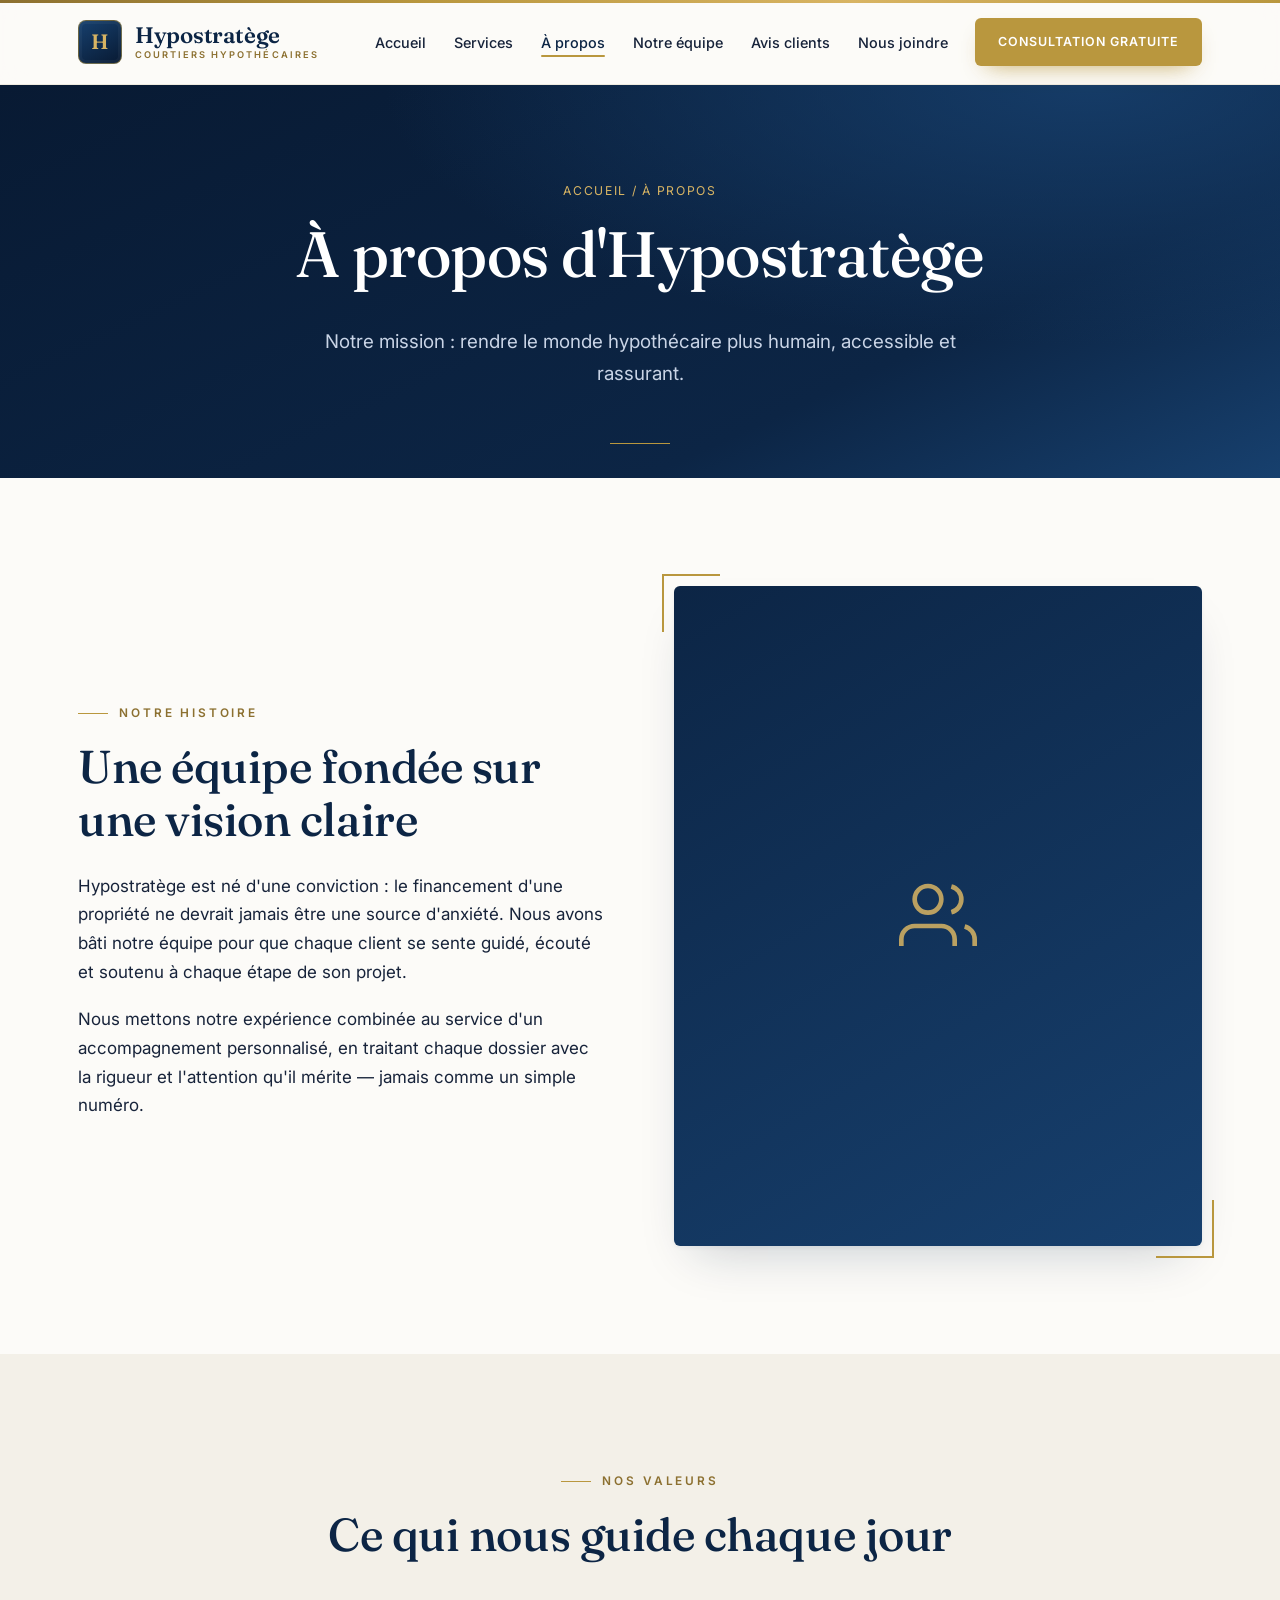
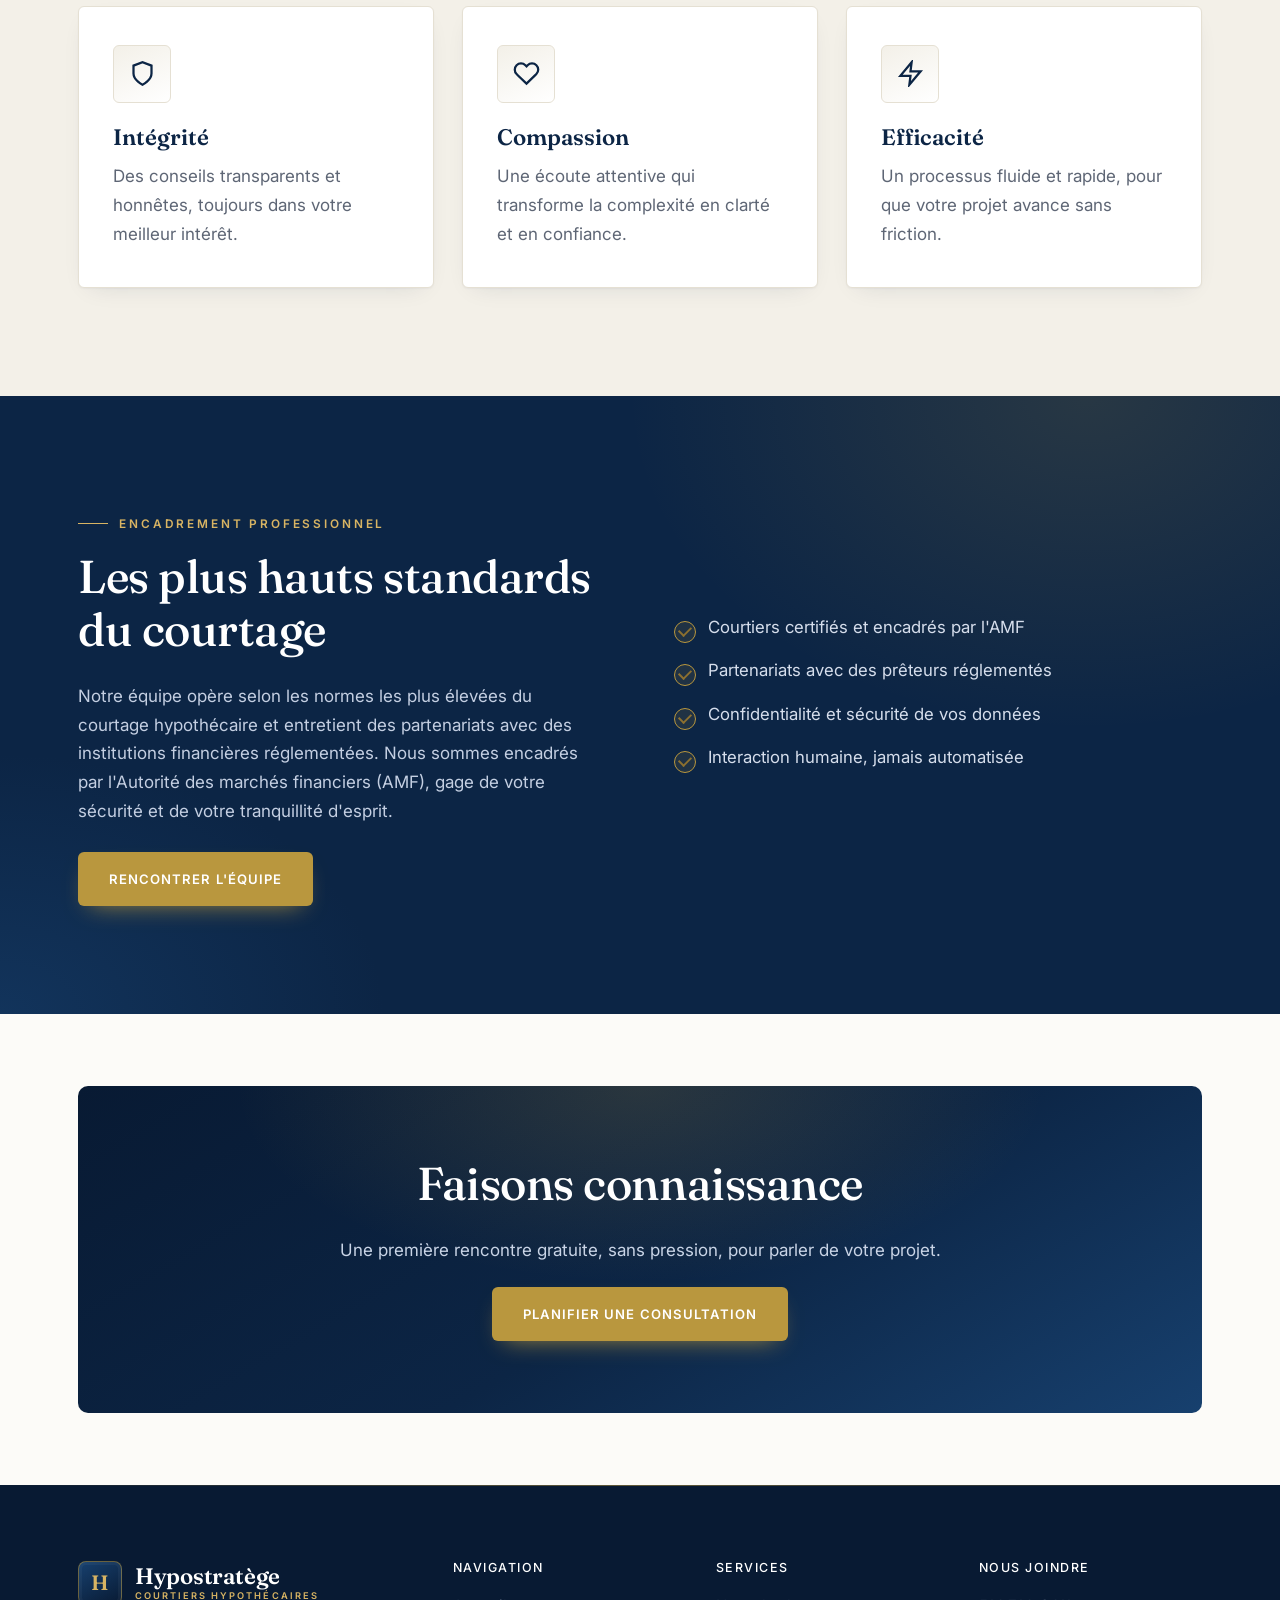
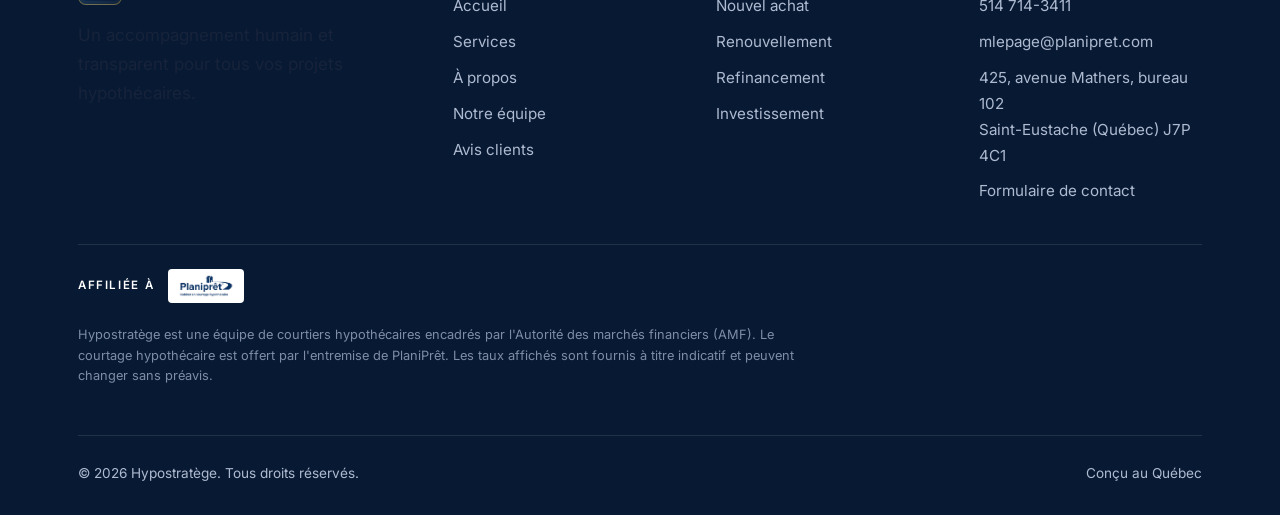
==== commit 63161053: "Remplace le logo PlaniPret par la version officielle Co-Authored-By: Claude Opus 4.8 <noreply@anthro" ====
--- a/a-propos/index.html
+++ b/a-propos/index.html
@@ -102,7 +102,7 @@
         <div><h4>Services</h4><ul><li><a href="/services/">Nouvel achat</a></li><li><a href="/services/">Renouvellement</a></li><li><a href="/services/">Refinancement</a></li><li><a href="/services/">Investissement</a></li></ul></div>
         <div><h4>Nous joindre</h4><ul><li><a href="tel:+15147143411">514 714-3411</a></li><li><a href="mailto:mlepage@planipret.com">mlepage@planipret.com</a></li><li>425, avenue Mathers, bureau 102<br>Saint-Eustache (Québec) J7P 4C1</li><li><a href="/nous-joindre/">Formulaire de contact</a></li></ul></div>
       </div>
-      <div class="planipret-affiliation"><span>Affiliée à</span><img src="/assets/images/logo-planipret.jpg" alt="Planiprêt — Cabinet en courtage hypothécaire" /></div>
+      <div class="planipret-affiliation"><span>Affiliée à</span><img src="/assets/images/logo-planipret.png" alt="Planiprêt — Cabinet en courtage hypothécaire" /></div>
       <p class="footer-disclaimer">Hypostratège est une équipe de courtiers hypothécaires encadrés par l'Autorité des marchés financiers (AMF). Le courtage hypothécaire est offert par l'entremise de PlaniPrêt. Les taux affichés sont fournis à titre indicatif et peuvent changer sans préavis.</p>
       <div class="footer-bottom"><span>© <span id="year">2026</span> Hypostratège. Tous droits réservés.</span><span>Conçu au Québec</span></div>
     </div>
--- a/css/styles.css
+++ b/css/styles.css
@@ -521,7 +521,7 @@
 /* Affiliation PlaniPrêt (logo dans le pied de page) */
 .planipret-affiliation { display: flex; align-items: center; gap: 14px; margin-top: 30px; padding-top: 24px; border-top: 1px solid rgba(255,255,255,.1); }
 .planipret-affiliation span { font-family: var(--font-sans); font-weight: 600; font-size: .72rem; letter-spacing: .14em; text-transform: uppercase; color: #fff; }
-.planipret-affiliation img { height: 46px; width: auto; background: #fff; padding: 6px 10px; border-radius: 4px; }
+.planipret-affiliation img { height: 34px; width: auto; background: #fff; padding: 5px 8px; border-radius: 4px; }
 
 /* ---------- Page header (bannière interne) ---------- */
 .page-hero {
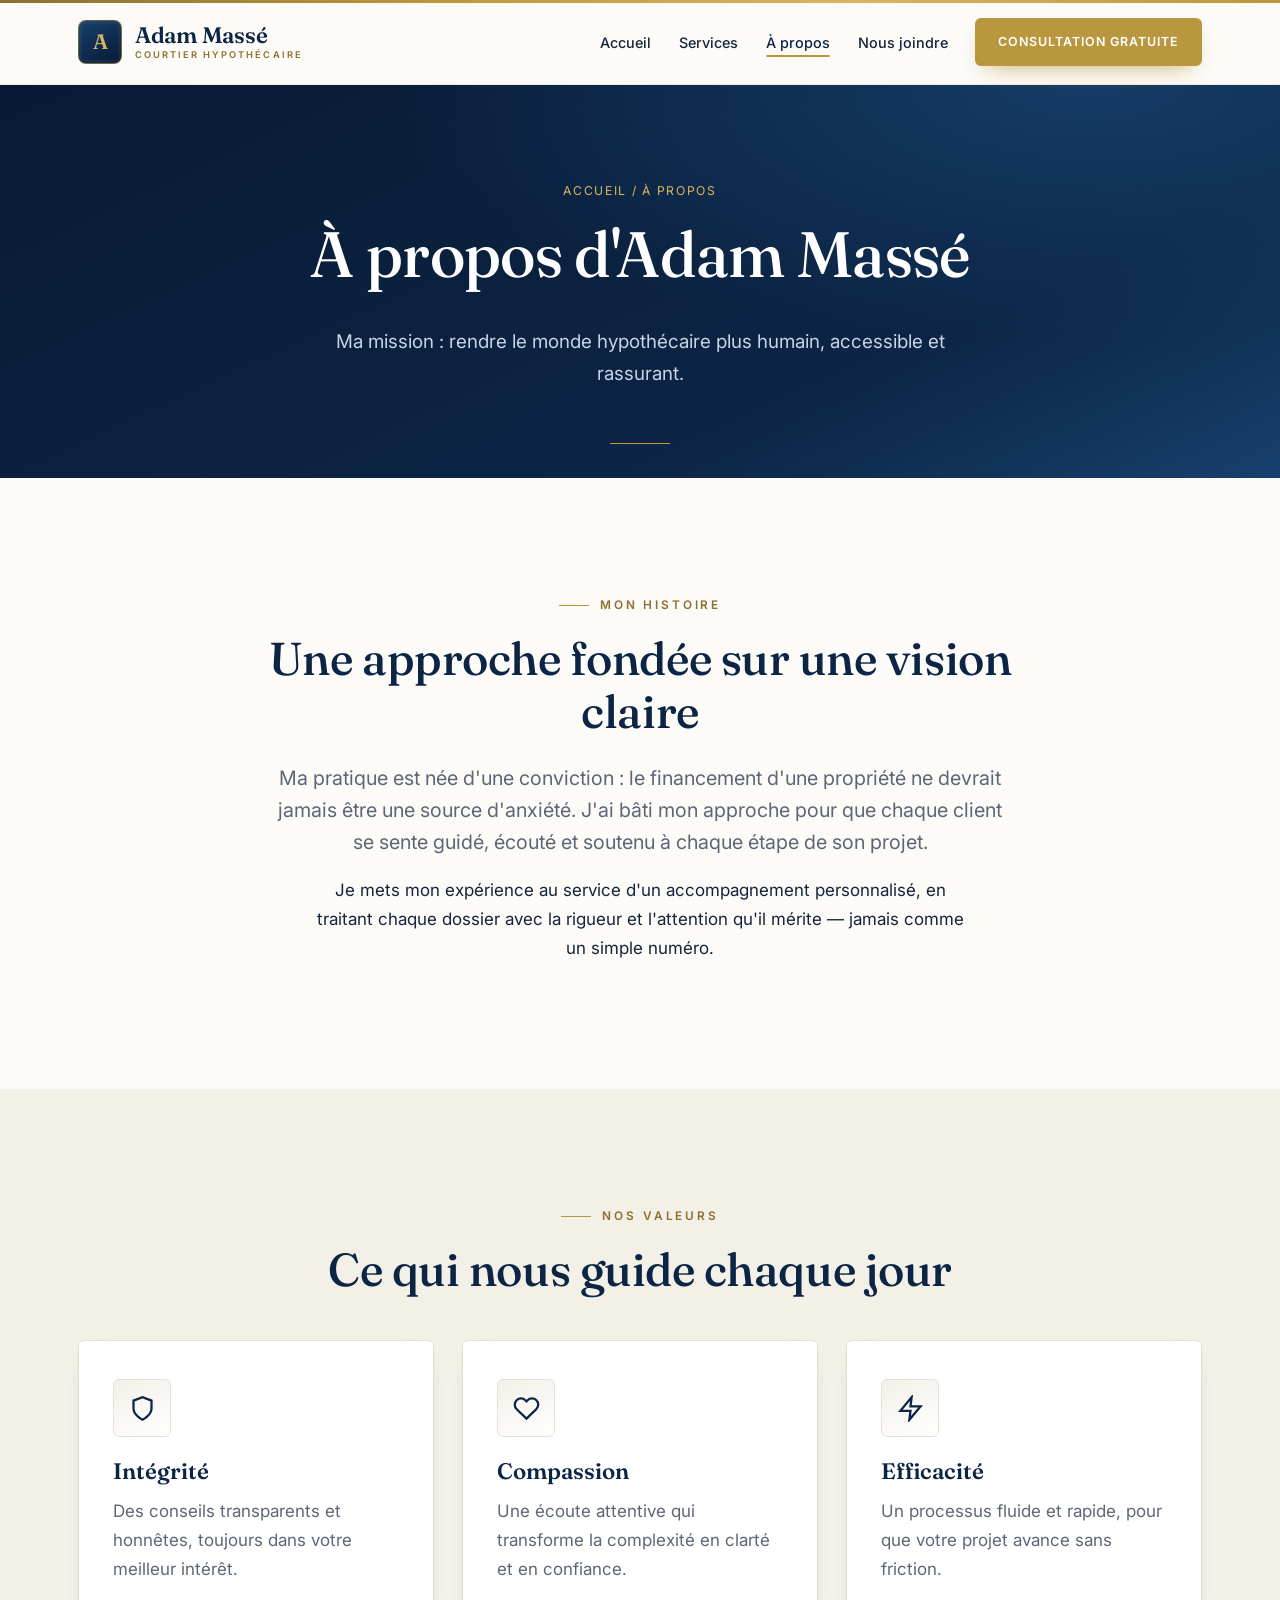
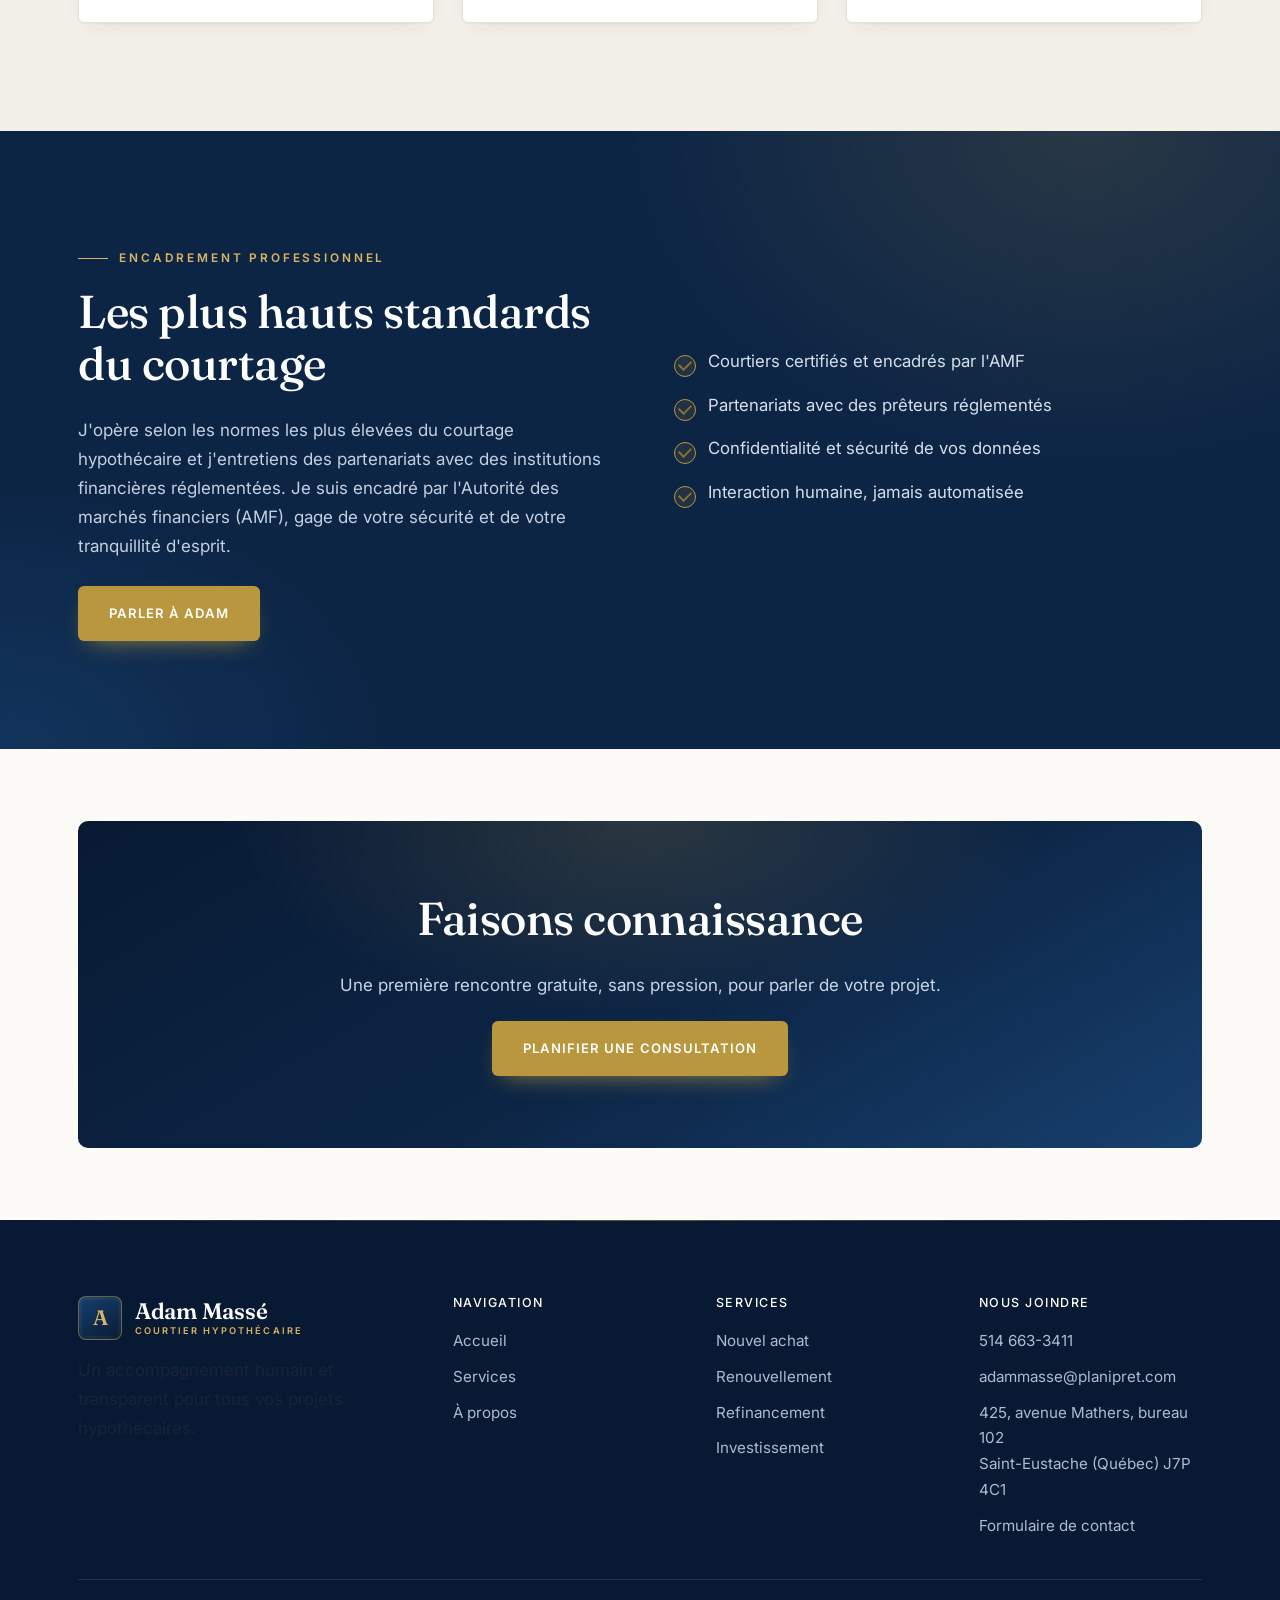
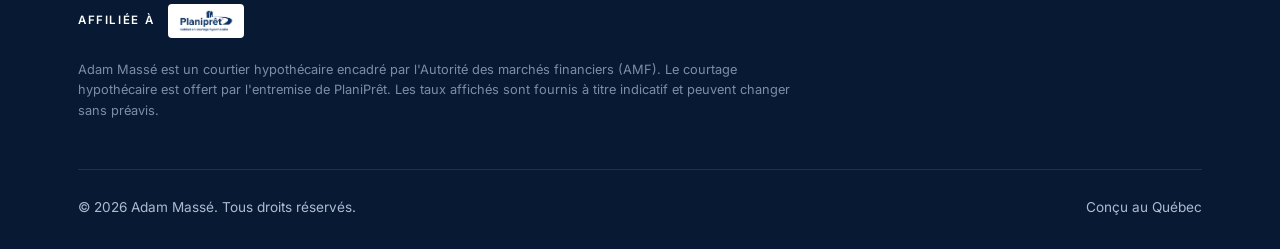
==== commit 698e38a4: "refactor adam" ====
--- a/a-propos/index.html
+++ b/a-propos/index.html
@@ -3,8 +3,8 @@
 <head>
   <meta charset="UTF-8" />
   <meta name="viewport" content="width=device-width, initial-scale=1.0" />
-  <title>À propos — Hypostratège Courtiers hypothécaires</title>
-  <meta name="description" content="Notre mission : rendre le monde hypothécaire plus humain, accessible et rassurant. Découvrez l'approche et les valeurs de l'équipe Hypostratège." />
+  <title>À propos — Adam Massé Courtier hypothécaire</title>
+  <meta name="description" content="Ma mission : rendre le monde hypothécaire plus humain, accessible et rassurant. Découvrez l'approche et les valeurs d'Adam Massé." />
   <link rel="preconnect" href="https://fonts.googleapis.com" />
   <link rel="preconnect" href="https://fonts.gstatic.com" crossorigin />
   <link href="https://fonts.googleapis.com/css2?family=Fraunces:ital,opsz,wght@0,9..144,400;0,9..144,500;0,9..144,600;1,9..144,400;1,9..144,500&family=Inter:wght@400;500;600;700&display=swap" rel="stylesheet" />
@@ -14,14 +14,12 @@
 
   <header class="site-header">
     <div class="container nav">
-      <a href="/" class="brand"><span class="brand__mark">H</span><span class="brand__name">Hypostratège<small>Courtiers hypothécaires</small></span></a>
+      <a href="/" class="brand"><span class="brand__mark">A</span><span class="brand__name">Adam Massé<small>Courtier hypothécaire</small></span></a>
       <button class="nav__toggle" aria-label="Menu"><span></span><span></span><span></span></button>
       <ul class="nav__links">
         <li><a href="/">Accueil</a></li>
         <li><a href="/services/">Services</a></li>
         <li><a href="/a-propos/" class="is-active">À propos</a></li>
-        <li><a href="/notre-equipe/">Notre équipe</a></li>
-        <li><a href="/avis-clients/">Avis clients</a></li>
         <li><a href="/nous-joindre/">Nous joindre</a></li>
         <li class="nav__cta"><a href="/nous-joindre/" class="btn btn--gold">Consultation gratuite</a></li>
       </ul>
@@ -31,20 +29,19 @@
   <section class="page-hero">
     <div class="container">
       <div class="breadcrumb"><a href="/">Accueil</a> / À propos</div>
-      <h1>À propos d'Hypostratège</h1>
-      <p>Notre mission : rendre le monde hypothécaire plus humain, accessible et rassurant.</p>
+      <h1>À propos d'Adam Massé</h1>
+      <p>Ma mission : rendre le monde hypothécaire plus humain, accessible et rassurant.</p>
     </div>
   </section>
 
   <section class="section">
-    <div class="container split">
+    <div class="container text-center" style="max-width:800px;">
       <div>
-        <span class="eyebrow">Notre histoire</span>
-        <h2>Une équipe fondée sur une vision claire</h2>
-        <p>Hypostratège est né d'une conviction : le financement d'une propriété ne devrait jamais être une source d'anxiété. Nous avons bâti notre équipe pour que chaque client se sente guidé, écouté et soutenu à chaque étape de son projet.</p>
-        <p>Nous mettons notre expérience combinée au service d'un accompagnement personnalisé, en traitant chaque dossier avec la rigueur et l'attention qu'il mérite — jamais comme un simple numéro.</p>
+        <span class="eyebrow mx-auto" style="justify-content:center;">Mon histoire</span>
+        <h2>Une approche fondée sur une vision claire</h2>
+        <p class="lead mx-auto">Ma pratique est née d'une conviction : le financement d'une propriété ne devrait jamais être une source d'anxiété. J'ai bâti mon approche pour que chaque client se sente guidé, écouté et soutenu à chaque étape de son projet.</p>
+        <p class="mx-auto" style="max-width:650px;">Je mets mon expérience au service d'un accompagnement personnalisé, en traitant chaque dossier avec la rigueur et l'attention qu'il mérite — jamais comme un simple numéro.</p>
       </div>
-      <div class="split__media"><svg viewBox="0 0 24 24" width="80" height="80" fill="none" stroke="currentColor" stroke-width="1.4"><path d="M17 21v-2a4 4 0 0 0-4-4H5a4 4 0 0 0-4 4v2"/><circle cx="9" cy="7" r="4"/><path d="M23 21v-2a4 4 0 0 0-3-3.87M16 3.13a4 4 0 0 1 0 7.75"/></svg></div>
     </div>
   </section>
 
@@ -67,8 +64,8 @@
       <div>
         <span class="eyebrow">Encadrement professionnel</span>
         <h2>Les plus hauts standards du courtage</h2>
-        <p>Notre équipe opère selon les normes les plus élevées du courtage hypothécaire et entretient des partenariats avec des institutions financières réglementées. Nous sommes encadrés par l'Autorité des marchés financiers (AMF), gage de votre sécurité et de votre tranquillité d'esprit.</p>
-        <a href="/notre-equipe/" class="btn btn--gold" style="margin-top:8px;">Rencontrer l'équipe</a>
+        <p>J'opère selon les normes les plus élevées du courtage hypothécaire et j'entretiens des partenariats avec des institutions financières réglementées. Je suis encadré par l'Autorité des marchés financiers (AMF), gage de votre sécurité et de votre tranquillité d'esprit.</p>
+        <a href="/nous-joindre/" class="btn btn--gold" style="margin-top:8px;">Parler à Adam</a>
       </div>
       <div>
         <ul class="list-check" style="font-size:1.05rem;">
@@ -95,16 +92,16 @@
     <div class="container">
       <div class="footer-grid">
         <div class="footer-brand">
-          <a href="/" class="brand"><span class="brand__mark">H</span><span class="brand__name">Hypostratège<small>Courtiers hypothécaires</small></span></a>
+          <a href="/" class="brand"><span class="brand__mark">A</span><span class="brand__name">Adam Massé<small>Courtier hypothécaire</small></span></a>
           <p style="margin-top:16px;max-width:34ch;">Un accompagnement humain et transparent pour tous vos projets hypothécaires.</p>
         </div>
-        <div><h4>Navigation</h4><ul><li><a href="/">Accueil</a></li><li><a href="/services/">Services</a></li><li><a href="/a-propos/">À propos</a></li><li><a href="/notre-equipe/">Notre équipe</a></li><li><a href="/avis-clients/">Avis clients</a></li></ul></div>
+        <div><h4>Navigation</h4><ul><li><a href="/">Accueil</a></li><li><a href="/services/">Services</a></li><li><a href="/a-propos/">À propos</a></li></ul></div>
         <div><h4>Services</h4><ul><li><a href="/services/">Nouvel achat</a></li><li><a href="/services/">Renouvellement</a></li><li><a href="/services/">Refinancement</a></li><li><a href="/services/">Investissement</a></li></ul></div>
-        <div><h4>Nous joindre</h4><ul><li><a href="tel:+15147143411">514 714-3411</a></li><li><a href="mailto:mlepage@planipret.com">mlepage@planipret.com</a></li><li>425, avenue Mathers, bureau 102<br>Saint-Eustache (Québec) J7P 4C1</li><li><a href="/nous-joindre/">Formulaire de contact</a></li></ul></div>
+        <div><h4>Nous joindre</h4><ul><li><a href="tel:+15146633411">514 663-3411</a></li><li><a href="mailto:adammasse@planipret.com">adammasse@planipret.com</a></li><li>425, avenue Mathers, bureau 102<br>Saint-Eustache (Québec) J7P 4C1</li><li><a href="/nous-joindre/">Formulaire de contact</a></li></ul></div>
       </div>
       <div class="planipret-affiliation"><span>Affiliée à</span><img src="/assets/images/logo-planipret.png" alt="Planiprêt — Cabinet en courtage hypothécaire" /></div>
-      <p class="footer-disclaimer">Hypostratège est une équipe de courtiers hypothécaires encadrés par l'Autorité des marchés financiers (AMF). Le courtage hypothécaire est offert par l'entremise de PlaniPrêt. Les taux affichés sont fournis à titre indicatif et peuvent changer sans préavis.</p>
-      <div class="footer-bottom"><span>© <span id="year">2026</span> Hypostratège. Tous droits réservés.</span><span>Conçu au Québec</span></div>
+      <p class="footer-disclaimer">Adam Massé est un courtier hypothécaire encadré par l'Autorité des marchés financiers (AMF). Le courtage hypothécaire est offert par l'entremise de PlaniPrêt. Les taux affichés sont fournis à titre indicatif et peuvent changer sans préavis.</p>
+      <div class="footer-bottom"><span>© <span id="year">2026</span> Adam Massé. Tous droits réservés.</span><span>Conçu au Québec</span></div>
     </div>
   </footer>
 
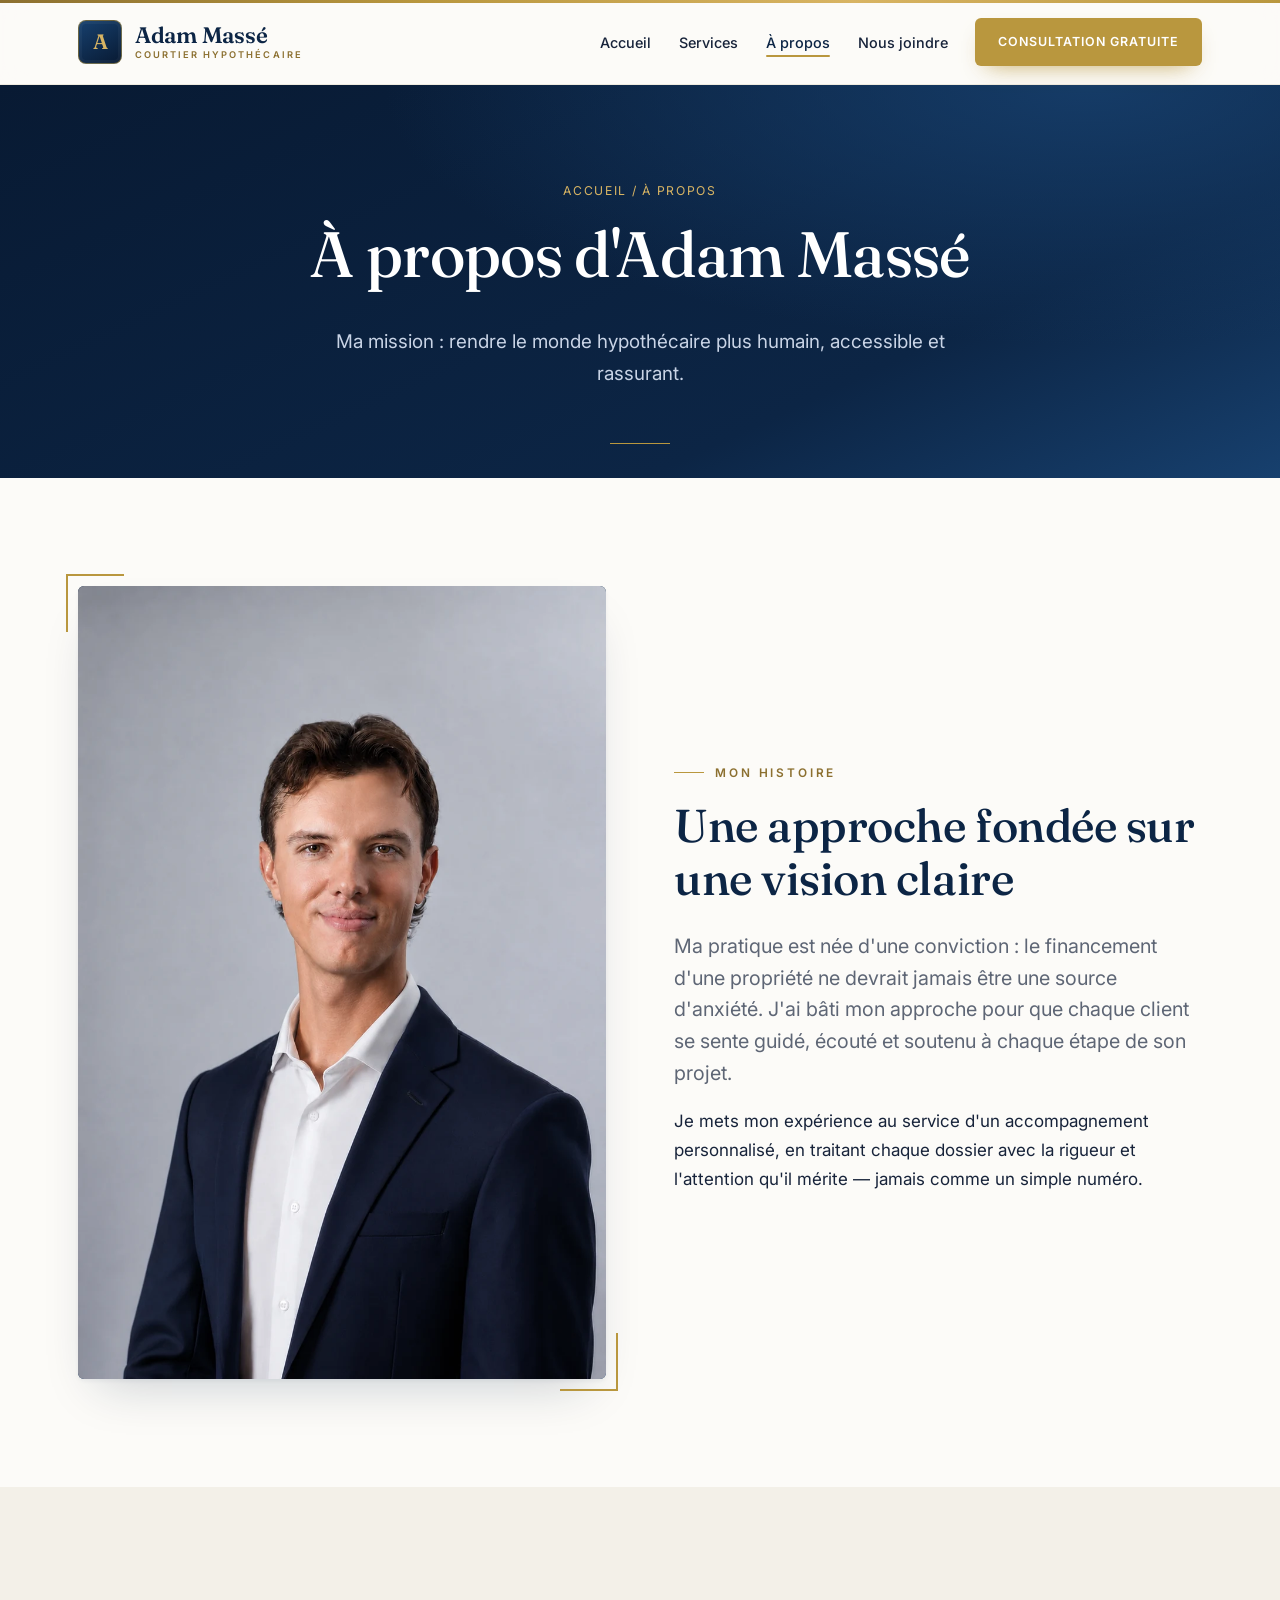
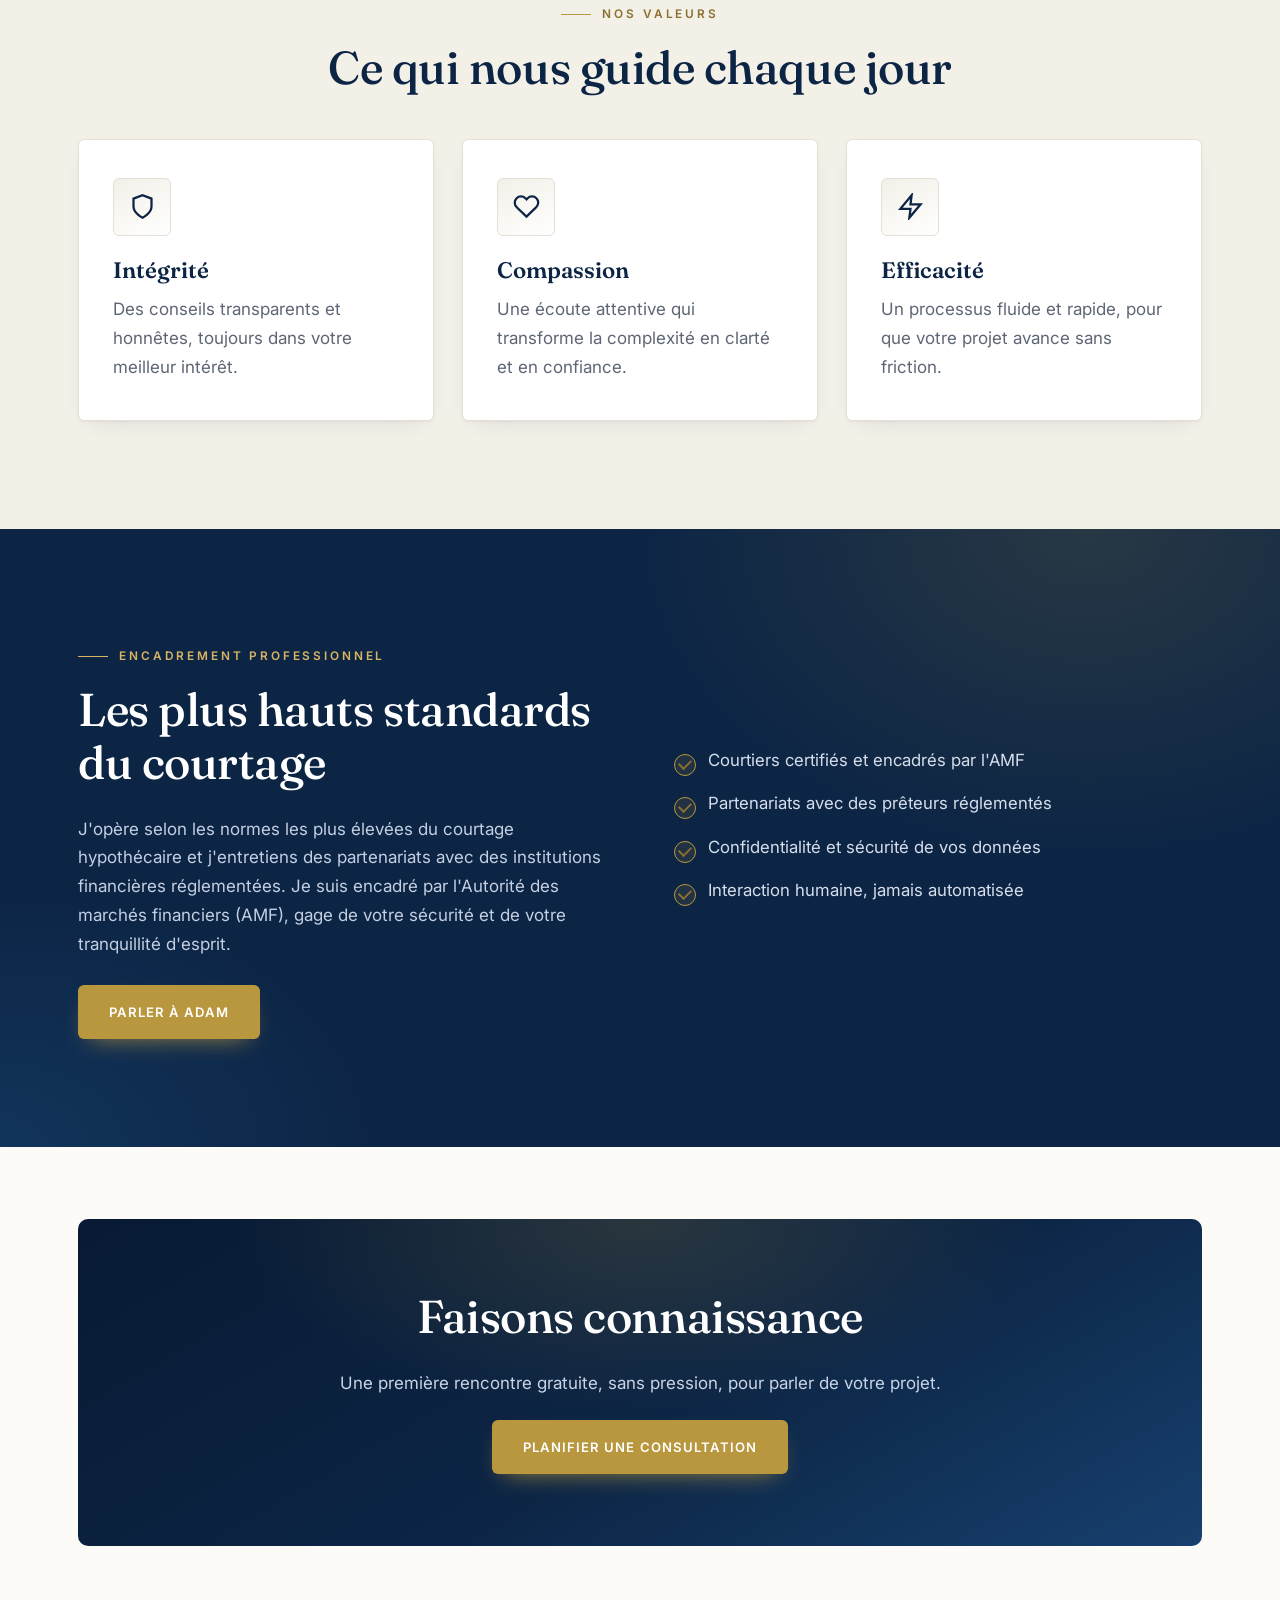
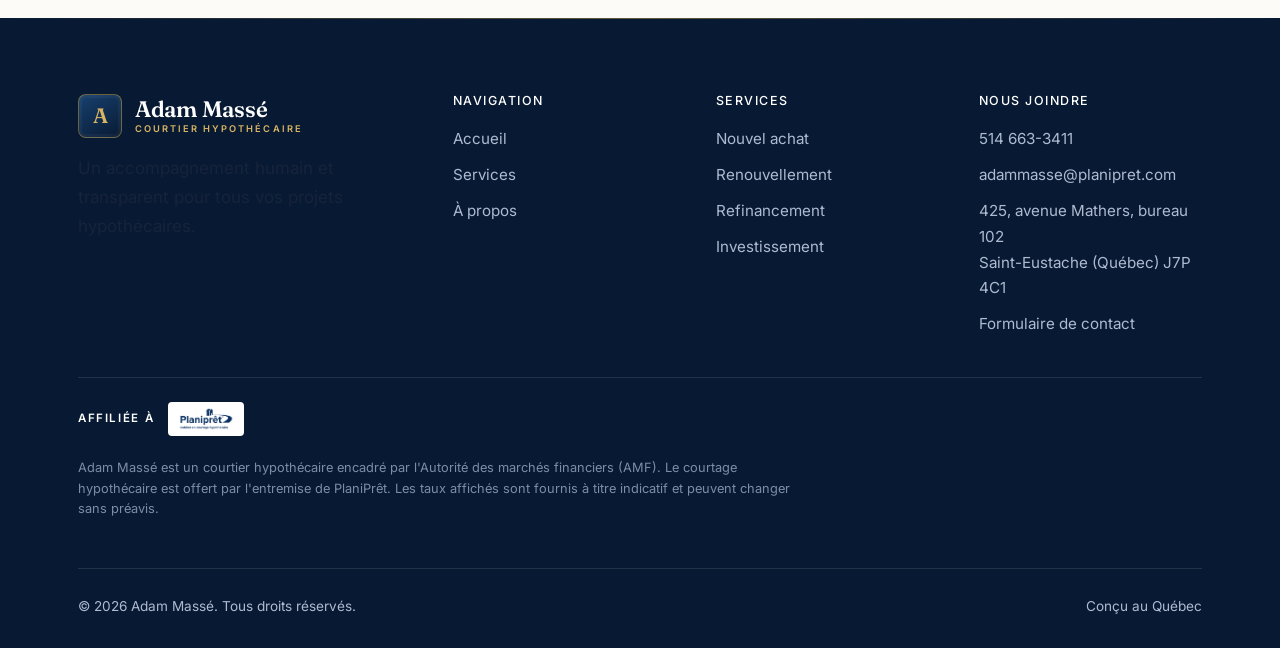
==== commit 98cfcd1d: "photo" ====
--- a/a-propos/index.html
+++ b/a-propos/index.html
@@ -35,12 +35,15 @@
   </section>
 
   <section class="section">
-    <div class="container text-center" style="max-width:800px;">
+    <div class="container split" style="align-items:center;">
+      <div class="split__media">
+        <img src="/assets/images/adam.webp" alt="Adam Massé, courtier hypothécaire" loading="lazy" />
+      </div>
       <div>
-        <span class="eyebrow mx-auto" style="justify-content:center;">Mon histoire</span>
+        <span class="eyebrow">Mon histoire</span>
         <h2>Une approche fondée sur une vision claire</h2>
-        <p class="lead mx-auto">Ma pratique est née d'une conviction : le financement d'une propriété ne devrait jamais être une source d'anxiété. J'ai bâti mon approche pour que chaque client se sente guidé, écouté et soutenu à chaque étape de son projet.</p>
-        <p class="mx-auto" style="max-width:650px;">Je mets mon expérience au service d'un accompagnement personnalisé, en traitant chaque dossier avec la rigueur et l'attention qu'il mérite — jamais comme un simple numéro.</p>
+        <p class="lead">Ma pratique est née d'une conviction : le financement d'une propriété ne devrait jamais être une source d'anxiété. J'ai bâti mon approche pour que chaque client se sente guidé, écouté et soutenu à chaque étape de son projet.</p>
+        <p>Je mets mon expérience au service d'un accompagnement personnalisé, en traitant chaque dossier avec la rigueur et l'attention qu'il mérite — jamais comme un simple numéro.</p>
       </div>
     </div>
   </section>
--- a/css/styles.css
+++ b/css/styles.css
@@ -352,7 +352,7 @@
   display: grid; place-items: center;
   color: rgba(216,180,99,.85);
 }
-.split__media img { width: 100%; height: 100%; object-fit: cover; border-radius: inherit; }
+.split__media img { width: 100%; height: 100%; object-fit: cover; object-position: center top; border-radius: inherit; }
 /* Cadres d'angle dorés (motif architectural) */
 .split__media::before,
 .split__media::after {
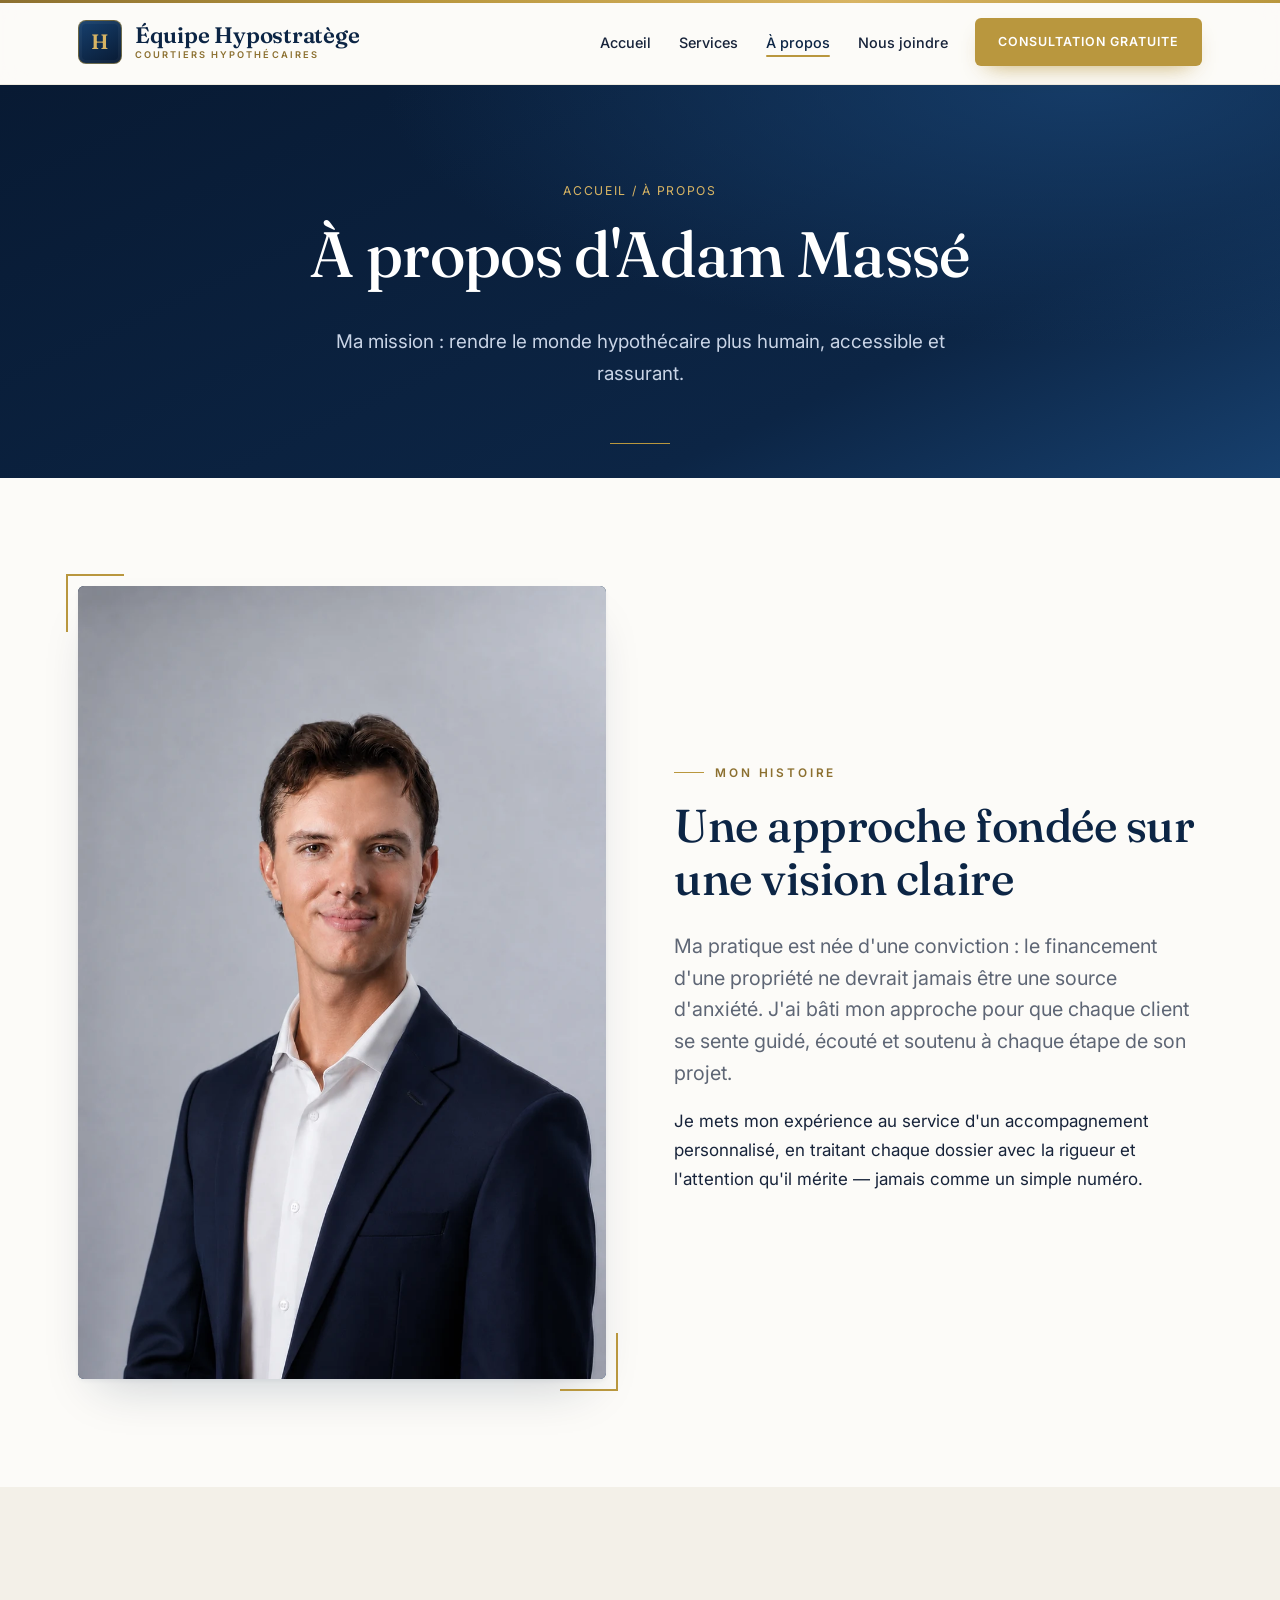
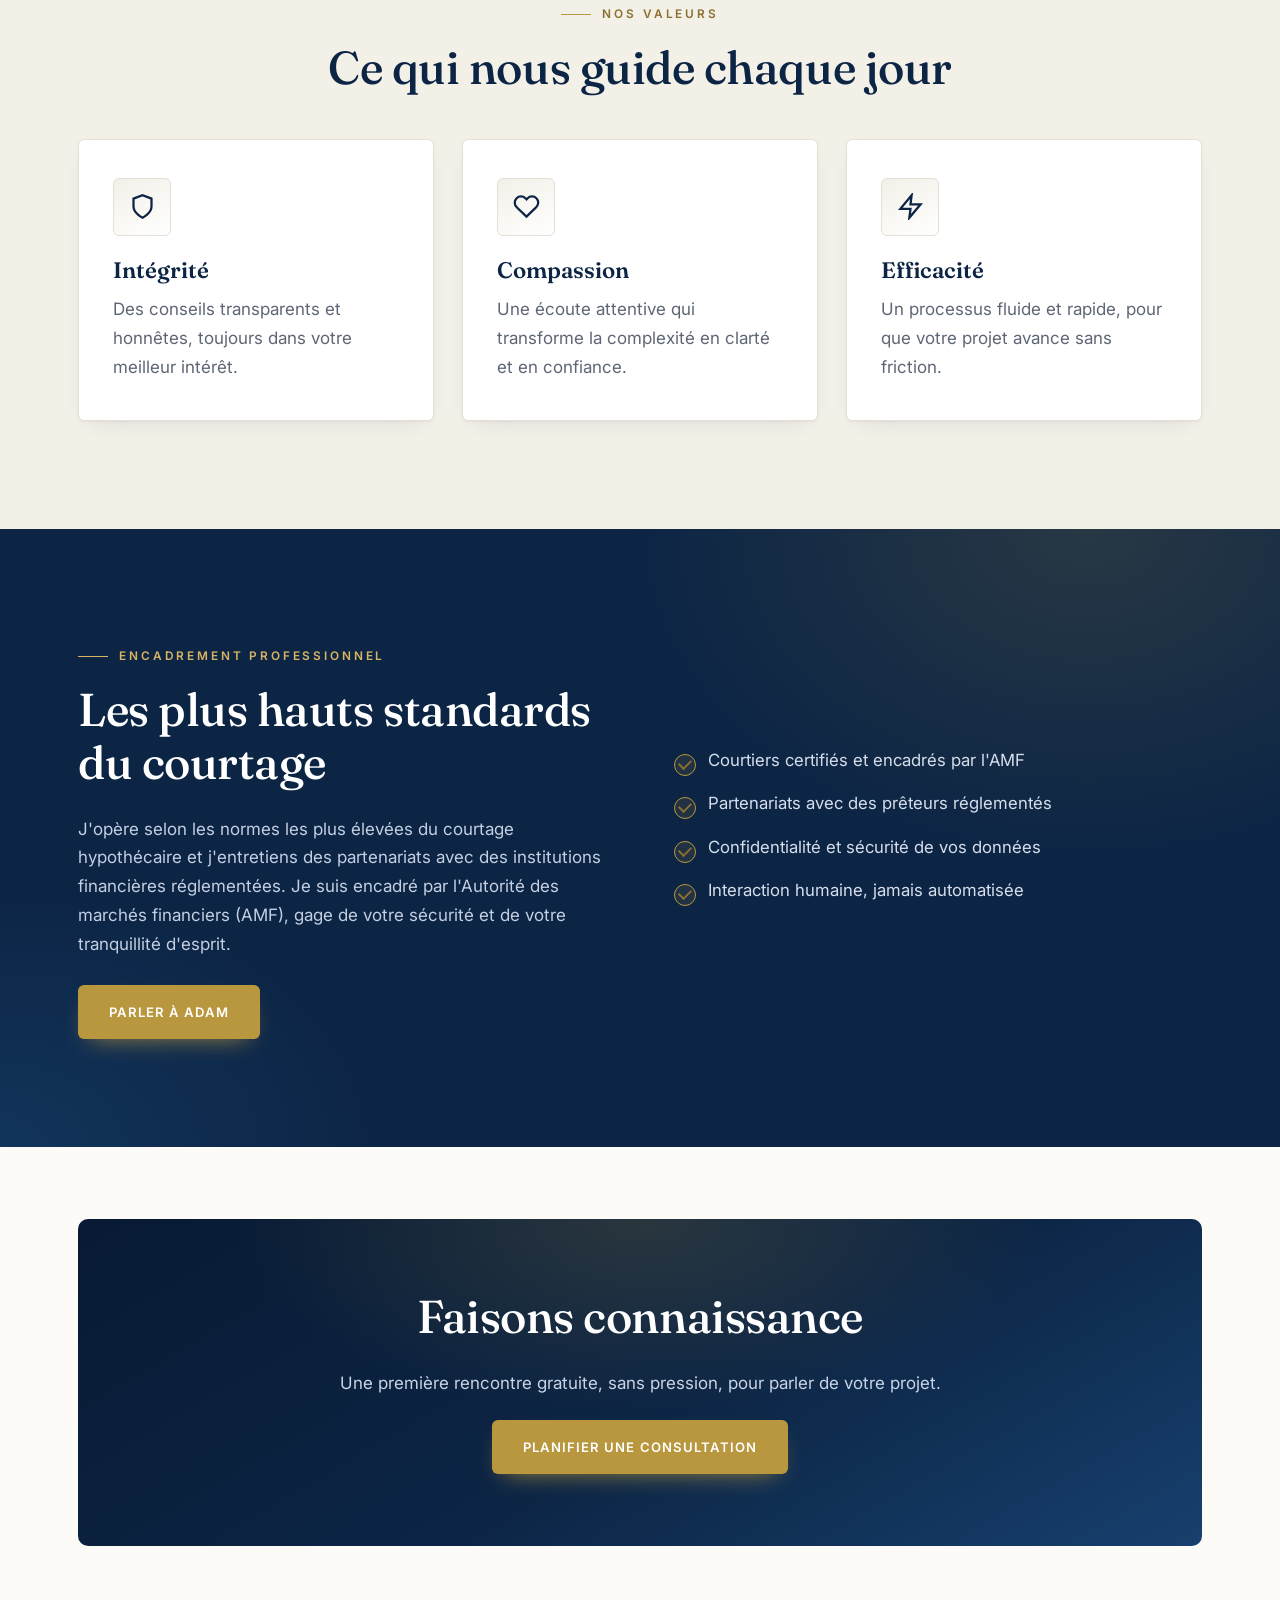
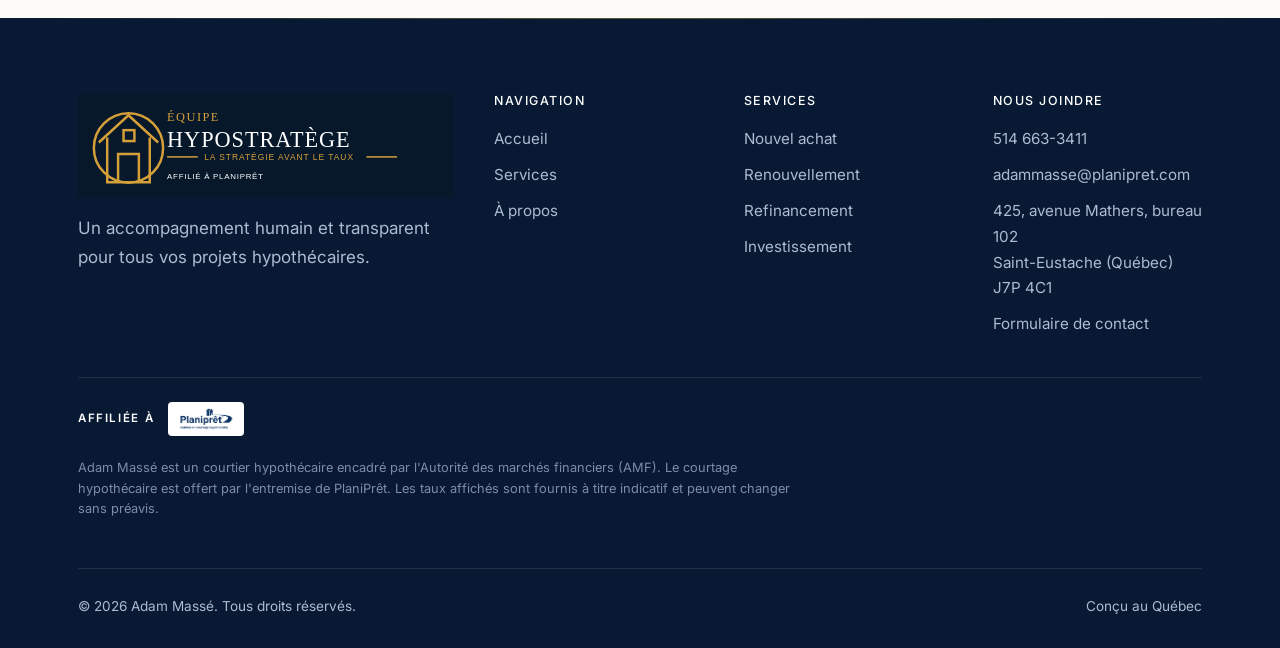
==== commit 4a35935f: "update" ====
--- a/a-propos/index.html
+++ b/a-propos/index.html
@@ -3,6 +3,7 @@
 <head>
   <meta charset="UTF-8" />
   <meta name="viewport" content="width=device-width, initial-scale=1.0" />
+  <link rel="icon" href="/assets/images/logo-hypostratege-officiel.png" />
   <title>À propos — Adam Massé Courtier hypothécaire</title>
   <meta name="description" content="Ma mission : rendre le monde hypothécaire plus humain, accessible et rassurant. Découvrez l'approche et les valeurs d'Adam Massé." />
   <link rel="preconnect" href="https://fonts.googleapis.com" />
@@ -14,7 +15,7 @@
 
   <header class="site-header">
     <div class="container nav">
-      <a href="/" class="brand"><span class="brand__mark">A</span><span class="brand__name">Adam Massé<small>Courtier hypothécaire</small></span></a>
+      <a href="/" class="brand"><span class="brand__mark" aria-hidden="true">H</span><span class="brand__name">Équipe Hypostratège<small>Courtiers hypothécaires</small></span></a>
       <button class="nav__toggle" aria-label="Menu"><span></span><span></span><span></span></button>
       <ul class="nav__links">
         <li><a href="/">Accueil</a></li>
@@ -95,7 +96,7 @@
     <div class="container">
       <div class="footer-grid">
         <div class="footer-brand">
-          <a href="/" class="brand"><span class="brand__mark">A</span><span class="brand__name">Adam Massé<small>Courtier hypothécaire</small></span></a>
+          <a href="/" class="brand"><img class="brand__logo" src="/assets/images/logo-hypostratege.svg" alt="Équipe Hypostratège" /></a>
           <p style="margin-top:16px;max-width:34ch;">Un accompagnement humain et transparent pour tous vos projets hypothécaires.</p>
         </div>
         <div><h4>Navigation</h4><ul><li><a href="/">Accueil</a></li><li><a href="/services/">Services</a></li><li><a href="/a-propos/">À propos</a></li></ul></div>
--- a/css/styles.css
+++ b/css/styles.css
@@ -184,6 +184,7 @@
   letter-spacing: -0.01em;
 }
 .brand:hover { color: var(--royal); }
+.brand__logo { display: block; width: 400px; max-width: 100%; height: auto; flex: 0 0 auto; }
 .brand__mark {
   width: 44px; height: 44px;
   border-radius: 8px;
@@ -279,6 +280,9 @@
 /* Héro en deux colonnes : texte + formulaire rapide */
 .hero__grid { display: grid; grid-template-columns: 1.05fr .95fr; gap: 56px; align-items: center; }
 .hero__content { max-width: 620px; }
+.hero__brandline { display: grid; grid-template-columns: 180px minmax(0, 1fr); gap: 24px; align-items: center; margin: 0 0 12px; }
+.hero__brandline img { display: block; width: 100%; max-height: 250px; object-fit: contain; }
+.hero__brandline h1 { margin: 0; }
 
 .hero-form {
   position: relative;
@@ -302,6 +306,9 @@
 .hero-form .btn { width: 100%; justify-content: center; margin-top: 6px; }
 .hero-form .form__note { font-size: .8rem; color: var(--muted); text-align: center; margin: 12px 0 0; }
 .hero-form .form__success { display: none; background: #EEF6EF; border: 1px solid #BBE0C1; color: #1C6B30; padding: 13px 15px; border-radius: var(--radius); margin-bottom: 14px; font-size: .94rem; }
+
+.property-showcase { height: clamp(230px, 34vw, 390px); overflow: hidden; background: var(--royal-dark); }
+.property-showcase img { width: 100%; height: 100%; object-fit: cover; object-position: center top; }
 
 /* ---------- Grilles / cartes ---------- */
 .grid { display: grid; gap: 28px; }
@@ -508,12 +515,14 @@
   background: linear-gradient(90deg, transparent, rgba(184,151,62,.5), transparent);
 }
 .site-footer h4 { color: #fff; font-family: var(--font-sans); font-size: .78rem; letter-spacing: .12em; text-transform: uppercase; margin-bottom: 18px; }
-.footer-grid { display: grid; grid-template-columns: 1.5fr 1fr 1fr 1fr; gap: 40px; }
+.footer-grid { display: grid; grid-template-columns: 1.8fr 1fr 1fr 1fr; gap: 40px; }
 .site-footer a { color: #AEBAD0; }
 .site-footer a:hover { color: var(--gold-light); }
 .site-footer ul { list-style: none; padding: 0; margin: 0; }
 .site-footer li { margin-bottom: 10px; font-size: .95rem; }
 .footer-brand .brand { color: #fff; }
+.footer-brand .brand__logo { width: 380px; }
+.footer-brand > p { color: #AEBAD0; }
 .footer-brand .brand__name small { color: var(--gold-light); }
 .footer-bottom { border-top: 1px solid rgba(255,255,255,.1); margin-top: 48px; padding-top: 26px; font-size: .85rem; display: flex; justify-content: space-between; flex-wrap: wrap; gap: 10px; }
 .footer-disclaimer { font-size: .8rem; color: #7E8CA8; margin-top: 22px; max-width: 90ch; line-height: 1.6; }
@@ -572,7 +581,7 @@
 /* ---------- Responsive ---------- */
 
 /* Barre de navigation : bascule en menu déroulant dès 1024px */
-@media (max-width: 1024px) {
+@media (max-width: 1180px) {
   .nav__toggle { display: flex; }
   .nav__links {
     position: absolute; top: 100%; left: 0; right: 0;
@@ -595,6 +604,7 @@
 @media (max-width: 960px) {
   .hero__grid { grid-template-columns: 1fr; gap: 40px; }
   .hero__content { max-width: none; }
+  .hero__brandline { grid-template-columns: 160px minmax(0, 1fr); }
   .hero .container { padding-top: 84px; padding-bottom: 84px; }
   .grid--3, .grid--4 { grid-template-columns: repeat(2, 1fr); }
   .split { grid-template-columns: 1fr; gap: 44px; }
@@ -608,6 +618,10 @@
   body { font-size: 16px; }
   .section { padding: 74px 0; }
   .nav { height: 74px; }
+  .brand__logo { width: 300px; max-width: calc(100vw - 110px); }
+  .footer-brand .brand__logo { width: 320px; }
+  .hero__brandline { grid-template-columns: 1fr; text-align: center; }
+  .hero__brandline img { width: 180px; justify-self: center; }
   .grid--3, .grid--4, .grid--2 { grid-template-columns: 1fr; }
   .form { padding: 28px 22px; }
   .form .row { grid-template-columns: 1fr; gap: 0; }
